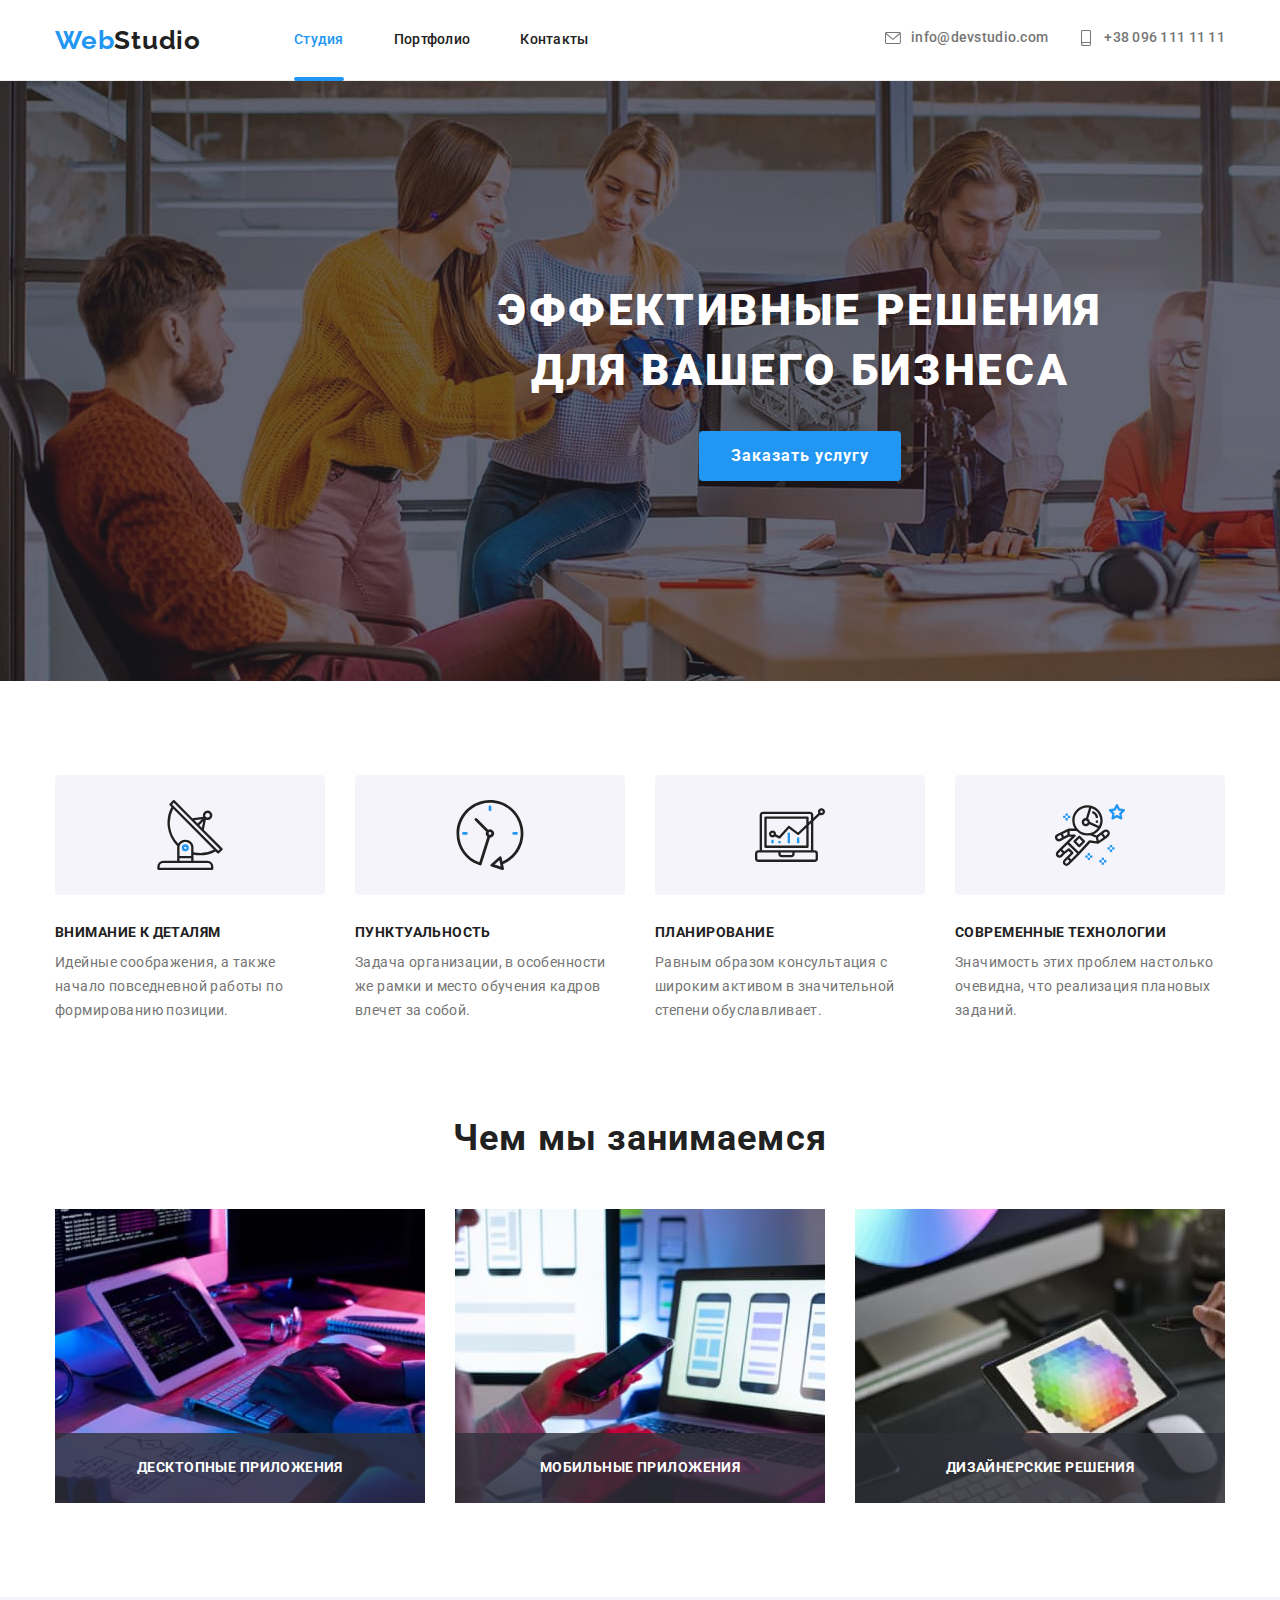
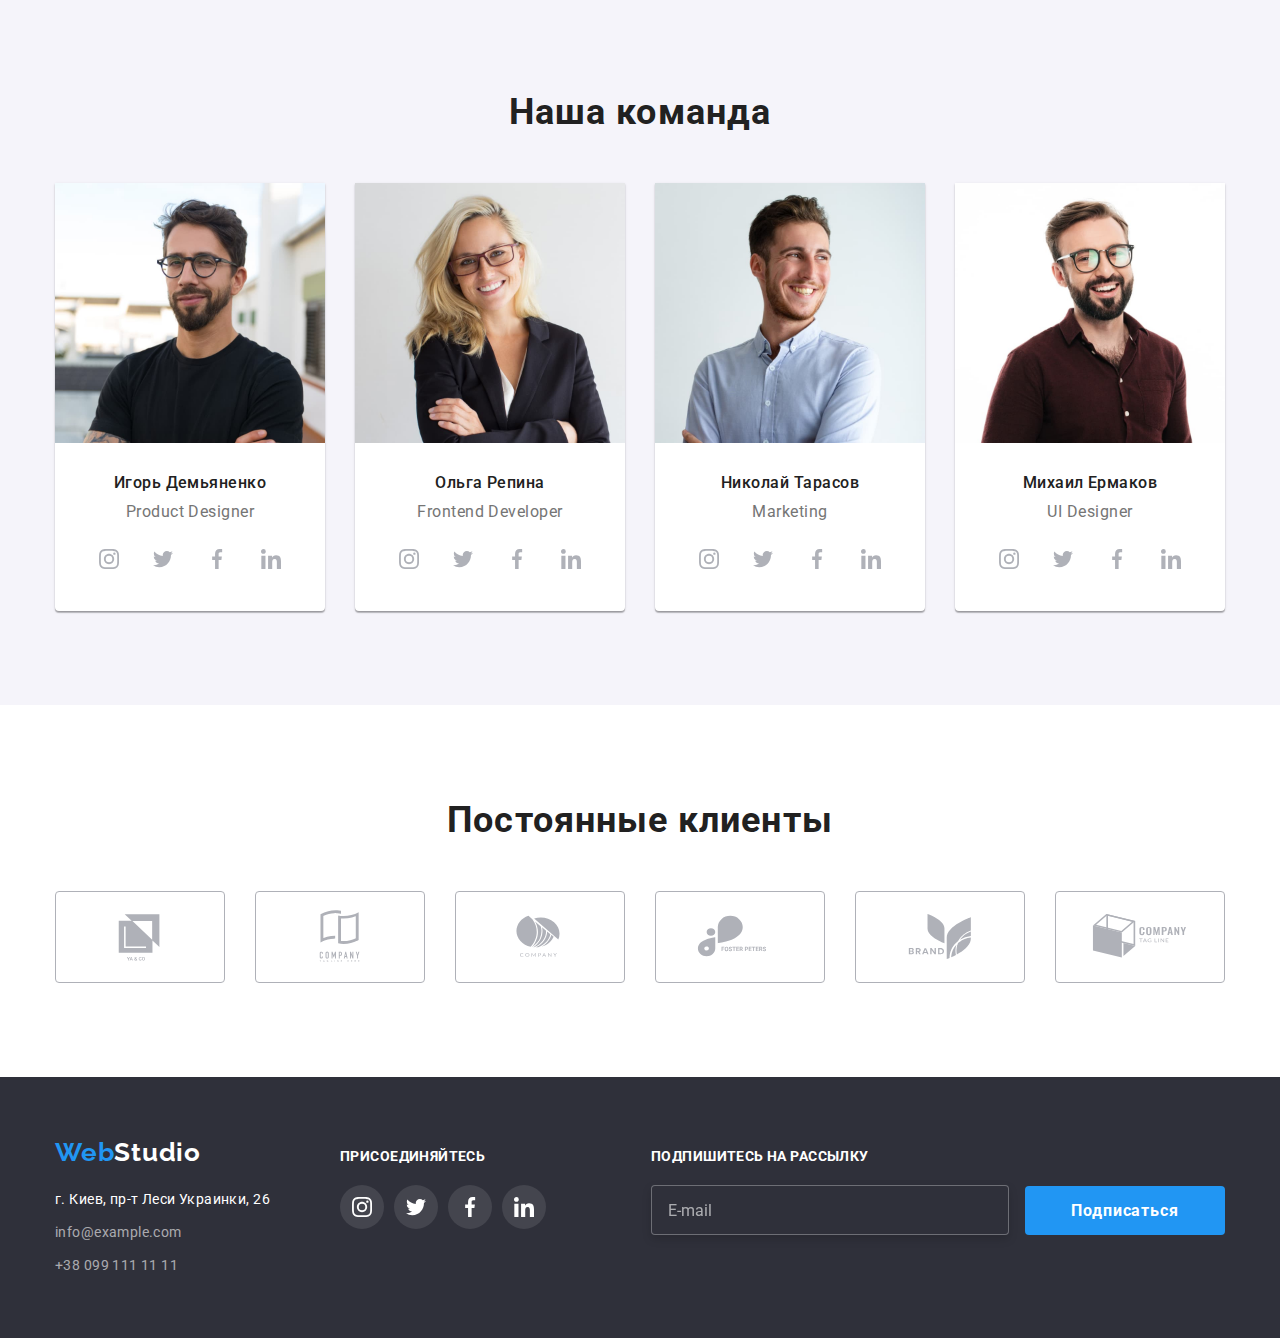
==== index.html @ 68cc7a96 "Initial commit" ====
<!DOCTYPE html>
<html lang="ru">
<head>
    <meta charset="UTF-8">
    <meta http-equiv="X-UA-Compatible" content="IE=edge">
    <meta name="viewport" content="width=device-width, initial-scale=1.0">
    <title>Main</title>
    <link rel="preconnect" href="https://fonts.googleapis.com">
    <link rel="preconnect" href="https://fonts.gstatic.com" crossorigin>
    <link href="https://fonts.googleapis.com/css2?family=Raleway:wght@700&family=Roboto:wght@400;500;700;900&display=swap" rel="stylesheet">
    <link rel="stylesheet" href="https://cdnjs.cloudflare.com/ajax/libs/modern-normalize/1.0.0/modern-normalize.min.css" />
    <link rel="stylesheet" href="./css/styles.css">
</head>

<body>
    
    <!--шапка сайта-->
    <header class="page-header">
        <div class="container flex-container">
        <nav class="nav-box">
            <a href="" class="logo"><span class="accent">Web</span>Studio</a>
            <ul class="site-nav list">
                <li class="item">
                    <a href="./index.html" class="link current">Студия</a>
                </li>
                <li class="item">
                    <a href="./portfolio.html" class="link">Портфолио</a>
                </li>
                <li class="item">
                    <a href="./contacts.html" class="link">Контакты</a>
                </li>
            </ul>
        </nav>
        <ul class="contacts list">
            <li class="contacts-item">
                <a href="mailto:info@devstudio.com" class="email">
                    <svg class="header-icon" width="16px"> 
                        <use href="./images/icons.svg#icon-envelope">
                        </use>
                    </svg>info@devstudio.com
                </a>
            </li>
            <li class="contacts-item">
                <a href="tel:+380961111111" class="tel"> 
                    <svg class="header-icon" width="16px">
                        <use href="./images/icons.svg#icon-smartphone"></use>
                    </svg>+38 096 111 11 11
                </a>
            </li>
        </ul>
        </div>
    </header>

    <!--основной контент-->
    <main>

        <!-- Герой -->
        <section class="hero">
            <div class="container">
                <h1 class="hero-title"> Эффективные решения для вашего бизнеса</h1>
                <button type="button" class="button" data-modal-open>Заказать услугу</button>
            </div>
        </section>

        <!--Особенности-->
        <section class="features">
            <div class="container">
                <h2 class="title visually-hidden">Наши особенности</h2>
                <ul class="features-list list">
                    <li class="item">
                        <div class="thumb">
                            <svg class="feature-icon">
                                <use href="./images/icons.svg#icon-antenna"></use>
                            </svg>
                        </div>
                        <h3 class="feature-title">Внимание к деталям</h3>
                        <p class="feature-text">Идейные соображения, а также начало повседневной работы по формированию позиции.</p>
                    </li>
                    <li class="item">
                        <div class="thumb">
                            <svg class="feature-icon">
                                <use href="./images/icons.svg#icon-clock"></use>
                            </svg>
                        </div>
                        <h3 class="feature-title">Пунктуальность</h3>
                        <p class="feature-text">Задача организации, в особенности же рамки и место обучения кадров влечет за собой.</p>
                    </li>
                    <li class="item">
                        <div class="thumb">
                            <svg class="feature-icon">
                                <use href="./images/icons.svg#icon-diagram"></use>
                            </svg>
                        </div>
                        <h3 class="feature-title">Планирование</h3>
                        <p class="feature-text">Равным образом консультация с широким активом в значительной степени обуславливает.</p>
                    </li>
                    <li class="item">
                        <div class="thumb">
                            <svg class="feature-icon">
                                <use href="./images/icons.svg#icon-astronaut"></use>
                            </svg>
                        </div>
                        <h3 class="feature-title">Современные технологии</h3>
                        <p class="feature-text">Значимость этих проблем настолько очевидна, что реализация плановых заданий.</p>
                    </li>
                </ul>
            </div>
            
        </section>

        <!--Наше занятие-->
        <section class="jobs">
            <div class="container">
                <h2 class="title">Чем мы занимаемся</h2>
                <ul class="jobs-list list">
                    <li class="item">
                        <div class="jobs-thumb">
                            <img width="370" height="294" src="./images/img-1.jpg" alt="Картинка с примером создания кода">
                            <div class="text-area"><p class="jobs-descr footer-links-title">Десктопные приложения</p></div>
                        </div>
                    </li>
                    <li class="item">
                        <div class="jobs-thumb">
                            <img width="370" height="294" src="./images/img-2.jpg" alt="Картинка с примером создания мобильных приложений">
                            <div class="text-area">
                                <p class="jobs-descr footer-links-title">Мобильные приложения</p>
                            </div>
                        </div>
                    </li>
                    <li class="item">
                        <div class="jobs-thumb">
                            <img width="370" height="294" src="./images/img-3.jpg" alt="Картинка с примером оформления сайтов">
                            <div class="text-area">
                                <p class="jobs-descr footer-links-title">Дизайнерские решения</p>
                            </div>
                        </div>
                    </li>
                </ul>
            </div>
        </section>

        <!--Наша команда-->
        <section class="team">
            <div class="container">
                <h2 class="title">Наша команда</h2>
                <ul class="team-list list">
                    <li class="item">
                        <img src="./images/photo-1.jpg" alt="фото Игоря Демьяненко" width="270" height="260" class="team-img">
                        <div class="team-card-content">
                            <h3 class="name">Игорь Демьяненко</h3>
                            <p class="prof">Product Designer</p>
                            <ul class="social-list list">
                                <li class="social-item">
                                    <a href="" class="social-link" aria-label="Instagram"><svg class="social-icon" width="20" height="20" >
                                        <use href="./images/icons.svg#icon-instagram" ></use>
                                        </svg>
                                    </a>
                                </li>
                                <li class="social-item">
                                    <a href="" class="social-link" aria-label="Twitter"><svg class="social-icon" width="20" height="20">
                                        <use href="./images/icons.svg#icon-twitter"></use>
                                        </svg>
                                    </a>
                                </li>
                                <li class="social-item">
                                    <a href="" class="social-link" aria-label="Facebook">
                                        <svg class="social-icon" width="20" height="20">
                                            <use href="./images/icons.svg#icon-facebook"></use>
                                        </svg>
                                    </a>
                                </li>
                                <li class="social-item">
                                    <a href="" class="social-link" aria-label="Linkedin">
                                        <svg class="social-icon" width="20" height="20">
                                            <use href="./images/icons.svg#icon-linkedin"></use>
                                        </svg>
                                    </a>
                                </li>
                            </ul>
                        </div>
                    </li>
                    <li class="item">
                        <img src="./images/photo-2.jpg" alt="фото Ольги Репиной" width="270" height="260" class="team-img">
                        <div class="team-card-content">
                            <h3 class="name">Ольга Репина</h3>
                            <p class="prof">Frontend Developer</p>
                            <ul class="social-list list">
                                <li class="social-item">
                                    <a href="" class="social-link" aria-label="Instagram"><svg class="social-icon" width="20" height="20" >
                                        <use href="./images/icons.svg#icon-instagram" ></use>
                                        </svg>
                                    </a>
                                </li>
                                <li class="social-item">
                                    <a href="" class="social-link" aria-label="Twitter"><svg class="social-icon" width="20" height="20">
                                        <use href="./images/icons.svg#icon-twitter"></use>
                                        </svg>
                                    </a>
                                </li>
                                <li class="social-item">
                                    <a href="" class="social-link" aria-label="Facebook">
                                        <svg class="social-icon" width="20" height="20">
                                            <use href="./images/icons.svg#icon-facebook"></use>
                                        </svg>
                                    </a>
                                </li>
                                <li class="social-item">
                                    <a href="" class="social-link" aria-label="Linkedin">
                                        <svg class="social-icon" width="20" height="20">
                                            <use href="./images/icons.svg#icon-linkedin"></use>
                                        </svg>
                                    </a>
                                </li>
                            </ul>
                        </div>
                    </li>
                    <li class="item">
                        <img src="./images/photo-3.jpg" alt="фото Николая Тарасова" width="270" height="260" class="team-img">
                        <div class="team-card-content">
                            <h3 class="name">Николай Тарасов</h3>
                            <p class="prof">Marketing</p>
                            <ul class="social-list list">
                                <li class="social-item">
                                    <a href="" class="social-link" aria-label="Instagram"><svg class="social-icon" width="20" height="20" >
                                        <use href="./images/icons.svg#icon-instagram" ></use>
                                        </svg>
                                    </a>
                                </li>
                                <li class="social-item">
                                    <a href="" class="social-link" aria-label="Twitter"><svg class="social-icon" width="20" height="20">
                                        <use href="./images/icons.svg#icon-twitter"></use>
                                        </svg>
                                    </a>
                                </li>
                                <li class="social-item">
                                    <a href="" class="social-link" aria-label="Facebook">
                                        <svg class="social-icon" width="20" height="20">
                                            <use href="./images/icons.svg#icon-facebook"></use>
                                        </svg>
                                    </a>
                                </li>
                                <li class="social-item">
                                    <a href="" class="social-link" aria-label="Linkedin">
                                        <svg class="social-icon" width="20" height="20">
                                            <use href="./images/icons.svg#icon-linkedin"></use>
                                        </svg>
                                    </a>
                                </li>
                            </ul>
                        </div>
                    </li>
                    <li class="item">
                        <img src="./images/photo-4.jpg" alt="фото Михаила Ермакова" width="270" height="260" class="team-img">
                        <div class="team-card-content">
                            <h3 class="name">Михаил Ермаков</h3>
                            <p class="prof">UI Designer</p>
                            <ul class="social-list list">
                                <li class="social-item">
                                    <a href="" class="social-link" aria-label="Instagram"><svg class="social-icon" width="20" height="20" >
                                        <use href="./images/icons.svg#icon-instagram" ></use>
                                        </svg>
                                    </a>
                                </li>
                                <li class="social-item">
                                    <a href="" class="social-link" aria-label="Twitter"><svg class="social-icon" width="20" height="20">
                                        <use href="./images/icons.svg#icon-twitter"></use>
                                        </svg>
                                    </a>
                                </li>
                                <li class="social-item">
                                    <a href="" class="social-link" aria-label="Facebook">
                                        <svg class="social-icon" width="20" height="20">
                                            <use href="./images/icons.svg#icon-facebook"></use>
                                        </svg>
                                    </a>
                                </li>
                                <li class="social-item">
                                    <a href="" class="social-link" aria-label="Linkedin">
                                        <svg class="social-icon" width="20" height="20">
                                            <use href="./images/icons.svg#icon-linkedin"></use>
                                        </svg>
                                    </a>
                                </li>
                            </ul>
                        </div>
                    </li>
                </ul>
            </div>
        </section>

        <!-- Клиенты -->
        <section class="clients">
            <div class="container">
            <h2 class="clients-title title">Постоянные клиенты</h2>
            <ul class="clients-list list">
                <li class="clients-item">
                    <a href="" class="clients-link" aria-label="Компания-1" >
                        <svg class="clients-icon" width="106" height="60">
                            <use href="./images/icons.svg#icon-company-1">
                            </use>
                        </svg>
                    </a>
                </li>
                <li class="clients-item">
                    <a href="" class="clients-link" aria-label="Компания-2">
                        <svg class="clients-icon" width="106" height="60">
                            <use href="./images/icons.svg#icon-company-2">
                            </use>
                        </svg>
                    </a>
                </li>
                <li class="clients-item">
                    <a href="" class="clients-link" aria-label="Компания-3">
                        <svg class="clients-icon" width="106" height="60">
                            <use href="./images/icons.svg#icon-company-3">
                            </use>
                        </svg>
                    </a>
                </li>
                <li class="clients-item">
                    <a href="" class="clients-link" aria-label="Компания-4">
                        <svg class="clients-icon" width="106" height="60">
                            <use href="./images/icons.svg#icon-company-4">
                            </use>
                        </svg>
                    </a>
                </li>
                <li class="clients-item">
                    <a href="" class="clients-link" aria-label="Компания-5">
                        <svg class="clients-icon" width="106" height="60"> 
                            <use href="./images/icons.svg#icon-company-5">
                            </use>
                        </svg>
                    </a>
                </li>
                <li class="clients-item">
                    <a href="" class="clients-link" aria-label="Компания-6">
                        <svg class="clients-icon" width="106" height="60">
                            <use href="./images/icons.svg#icon-company-6">
                            </use>
                        </svg>
                    </a>
                </li>
            </ul>
            </div>
            

        </section>
    </main>

    <!--Подвал-->
    <footer class="footer">
        <div class="container">
            <div class="adress-thumb"><a href="./index.html" class="logo"><span class="accent">Web</span>Studio</a>
            <address class="address">
                <span class="footer-text">г. Киев, пр-т Леси Украинки, 26</span>
                <ul class="list">
                    <li class="footer-list">
                        <a href="mailto:info@example.com" class="contacts">info@example.com</a>
                    </li>
                    <li class="footer-list">
                        <a href="tel:+380991111111" class="contacts">+38 099 111 11 11</a>
                    </li>
                </ul>
            </address></div>
            <div class="footer-links">
                <p class="footer-links-title">присоединяйтесь</p>
                <ul class="social-list list">
                    <li class="social-item">
                        <a href="" class="social-link" aria-label="Instagram"><svg class="social-icon" width="20" height="20">
                                <use href="./images/icons.svg#icon-instagram"></use>
                            </svg>
                        </a>
                    </li>
                    <li class="social-item">
                        <a href="" class="social-link" aria-label="Twitter"><svg class="social-icon" width="20" height="20">
                                <use href="./images/icons.svg#icon-twitter"></use>
                            </svg>
                        </a>
                    </li>
                    <li class="social-item">
                        <a href="" class="social-link" aria-label="Facebook">
                            <svg class="social-icon" width="20" height="20">
                                <use href="./images/icons.svg#icon-facebook"></use>
                            </svg>
                        </a>
                    </li>
                    <li class="social-item">
                        <a href="" class="social-link" aria-label="Linkedin">
                            <svg class="social-icon" width="20" height="20">
                                <use href="./images/icons.svg#icon-linkedin"></use>
                            </svg>
                        </a>
                    </li>
                </ul>
            </div>
            <div class="subscription">
                <h2 class="footer-links-title">Подпишитесь на рассылку</h2>
                <form class="footer-form">
                    <input type="email" name="subscription" placeholder="E-mail">
                    <button type="submit" class="button">Подписаться</button>
                </form>
            </div>
        </div>
        
    </footer>

    <!-- модальное окно -->
    <div class="hero-backdrop is-hidden" data-modal>
        <div class="hero-modal">
            <button class="button-close" data-modal-close>
                <svg class="icon-close" width="18px" height="18px">
                    <use href="./images/icons.svg#icon-close"></use>
                </svg>
            </button>
            <form class="order-form js-speaker-form">
                <b class="form-title">Оставьте свои данные, мы вам перезвоним</b>
                <div class="inputarea">
                    <div class="inputarea-item">
                        <label for="name" class="form-label">Имя</label>
                        <input type="text" class="form-input" name="username" id="name" autocomplete="off">
                        <span class="form-thumb">
                            <svg class="form-icon" width="18px" height="18px">
                                <use href="./images/icons.svg#name-icon"></use>
                            </svg>
                        </span>
                    </div>
    
                    <div class="inputarea-item">
                        <label for="tel" class="form-label">Телефон</label>
                        <input type="tel" class="form-input" name="tel" id="tel">
                        <span class="form-thumb">
                            <svg class="form-icon" width="18px" height="18px">
                                <use href="./images/icons.svg#tel-icon"></use>
                            </svg>
                        </span>
                    </div>
    
                    <div class="inputarea-item">
                        <label for="email" class="form-label">Почта</label>
                        <input type="email" class="form-input" name="email" id="email">
                        <span class="form-thumb">
                            <svg class="form-icon" width="18px" height="18px">
                                <use href="./images/icons.svg#email-icon"></use>
                            </svg>
                        </span>
                    </div>
    
                    <div class="inputarea-item">
                        <label for="comment" class="form-label">Комментарий</label>
                        <textarea name="comment" class="form-input" placeholder=" Введите текст" id="comment"
                            rows="10"></textarea>
                    </div>
                </div>
                <div class="agreement-form">
                    <label class="form-label"><input type="checkbox" class="checkbox-input visually-hidden">
                    <span class="form-checkbox">
                        <svg class="checkbox-icon" width="16px" height="15px">
                            <use href="./images/icons.svg#checkbox"/>
                        </svg>
                        <svg class="checkbox-icon active" width="16px" height="15px">
                            <use href="./images/icons.svg#checkbox-active"/>
                        </svg>
                    </span>Соглашаюсь с рассылкой и принимаю <a href="">Условия
                            договора</a></label>
                </div>
                <button type="submit" class="button">Отправить</button>
            </form>
        </div>
    </div>
    <script src="./js/modal.js"></script>
    <script>
        (() => {
            document
                .querySelector('.js-speaker-form')
                .addEventListener('submit', e => {
                    e.preventDefault();

                    new FormData(e.currentTarget).forEach((value, name) =>
                        console.log(`${name}: ${value}`),
                    );

                    e.currentTarget.reset();
                });
        })();
    </script>
</body>
</html>
---- css/styles.css ----
:root {
  /* Text colors */
  --text-color: #757575;
  --title-color: #212121;
  --white-color: #ffffff;
  --white-transparency-06: rgba(255, 255, 255, 0.6);
  --modal-placeholder-color: rgba(117, 117, 117, 0.5);
  --footer-placeholder-color: rgba(255, 255, 255, 0.6);

  /* Button colors */
  --accent-color: #2196f3;
  --hover-color: #188ce8;

  /* Background colors */
  --primary-bkgrnd: #ffffff;
  --secondary-bkgrnd: #f5f4fa;
  --button-bkgrnd: #f5f4fa;
  --hero-bkgrnd: #c4c4c4;
  --icon-bkgrnd: #f5f4fa;
  --footer-icon-bkgrnd: rgba(255, 255, 255, 0.1);
  --card-overlay: rgba(33, 150, 243, 0.9);
  --footer-background-color: rgba(47, 48, 58, 1);

  /* Border colors */
  --header-border: #ececec;
  --portfolio-card-border: #eeeeee;
  --clients-border: #afb1b8;

  /* Timing function */
  --timing-function: cubic-bezier(0.4, 0, 0.2, 1);

  /* Тень */
  --filter-button-shadow: 0px 3px 1px rgba(0, 0, 0, 0.1),
    0px 1px 2px rgba(0, 0, 0, 0.08), 0px 2px 2px rgba(0, 0, 0, 0.12);
  --team-card-shadow: 0px 1px 3px rgba(0, 0, 0, 0.12),
    0px 1px 1px rgba(0, 0, 0, 0.14), 0px 2px 1px rgba(0, 0, 0, 0.2);
  --portfolio-card-shadow: 0px 1px 1px rgba(0, 0, 0, 0.12),
    0px 4px 4px rgba(0, 0, 0, 0.06), 1px 4px 6px rgba(0, 0, 0, 0.16);

  /* icon colors */
  --icon-color: #afb1b8;
  --form-icon-color: rgba(33, 33, 33, 1);
  --checkbox-color: rgba(33, 33, 33, 1);

  /* Overlay color */
  --Hero-overlay: rgba(47, 48, 58, 0.4);

  /* Cards distance */
  --cards-gap: 30px;
}

/* ОБЩИЕ СТИЛИ */
body {
  background-color: var(--primary-bkgrnd);
  color: var(--text-color);
  font-family: roboto, sans-serif;
}

.list {
  list-style: none;
  margin: 0;
  padding: 0;
}

.container {
  margin: 0 auto;
  width: 1200px;
  padding: 0 15px;
}

img {
  display: block;
  max-width: 100%;
}

/* Скрытие заголовков */
.visually-hidden {
  position: absolute;
  width: 1px;
  height: 1px;
  margin: -1px;
  border: 0;
  padding: 0;
  white-space: nowrap;
  clip-path: inset(100%);
  clip: rect(0 0 0 0);
  overflow: hidden;
}

/* ШАПКА САЙТА */

.page-header {
  border-bottom: 1px solid var(--header-border);
}

.flex-container {
  display: flex;
}

.logo {
  display: block;
  margin-right: 93px;
  color: var(--title-color);
  text-decoration: none;
  font-family: Raleway, sans-serif;
  font-weight: 700;
  font-size: 26px;
  line-height: 1.19;
  letter-spacing: 0.03em;
}

.accent {
  color: var(--accent-color);
}

/* Навигация сайта */

.nav-box {
  display: flex;
  align-items: center;
}

.site-nav {
  display: flex;
}

.site-nav > .item:not(:last-child) {
  margin-right: 50px;
}

.site-nav .link {
  display: block;
  padding-top: 32px;
  padding-bottom: 32px;
  color: var(--title-color);
  text-decoration: none;
  font-weight: 500;
  font-size: 14px;
  line-height: 1.14;
  letter-spacing: 0.02em;
  transition: color 250ms var(--timing-function);
}

.site-nav .item {
  position: relative;
}

.site-nav .current.link::after {
  content: '';
  display: block;
  position: absolute;
  bottom: -1px;
  width: 100%;
  height: 4px;
  border-radius: 2px;
  background-color: var(--accent-color);
}

.site-nav .link:hover,
.site-nav .link:focus {
  color: var(--accent-color);
}

.link.current {
  color: var(--accent-color);
}

/* Контакты */

.email {
  color: var(--text-color);
  display: inline-flex;
  align-items: center;
  transition: color 250ms var(--timing-function);
}

.tel {
  color: var(--text-color);
  display: inline-flex;
  align-items: center;
  transition: color 250ms var(--timing-function);
}

.contacts .email,
.contacts .tel {
  text-decoration: none;
  font-weight: 500;
  font-size: 14px;
  line-height: 1.14;
  letter-spacing: 0.02em;
}

.header-icon {
  width: 16px;
  height: 16px;
  margin-right: 10px;
  fill: currentColor;
}

.contacts-item + .contacts-item {
  margin-left: 30px;
}

.page-header .contacts {
  display: flex;
  margin-left: auto;
  align-items: center;
}

.email:hover,
.email:focus {
  color: var(--accent-color);
}

.tel:hover,
.tel:focus {
  color: var(--accent-color);
}

/* ГЕРОЙ */

.hero {
  padding-top: 200px;
  padding-bottom: 200px;
  text-align: center;
  color: var(--white-color);
  width: 1600px;
  height: 600px;
  margin-left: auto;
  margin-right: auto;
  background-image: linear-gradient(var(--Hero-overlay), var(--Hero-overlay)),
    url(../images/bgrnd-img.jpg);
  background-color: var(--hero-bkgrnd);
}

.hero-title {
  margin-top: 0;
  margin-bottom: 30px;
  margin-right: auto;
  margin-left: auto;
  max-width: 696px;
  font-weight: 900;
  font-size: 44px;
  line-height: 1.36;
  letter-spacing: 0.06em;
  text-transform: uppercase;
  text-align: center;
}

/* Кнопка */

.button {
  border: none;
  display: inline-block;
  min-width: 200px;
  border-radius: 4px;
  padding: 10px 32px;
  background-color: var(--accent-color);
  color: var(--white-color);
  transition: background-color 250ms var(--timing-function);

  font-family: Roboto;
  font-weight: 700;
  font-size: 16px;
  line-height: 1.87;
  cursor: pointer;
  align-items: center;
  text-align: center;
  letter-spacing: 0.06em;
}

.button:hover,
button:focus {
  background-color: var(--hover-color);
}

.title {
  margin: 0;
  color: var(--title-color);
  font-weight: 700;
  font-size: 36px;
  line-height: 1.17;
  text-align: center;
  letter-spacing: 0.03em;
}

/* Модальное окно */

.hero-backdrop {
  position: fixed;
  left: 0;
  top: 0;
  width: 100%;
  height: 100%;
  background-color: rgba(0, 0, 0, 0.2);
  opacity: 1;
  transition: opacity 250ms var(--timing-function);
}

.hero-backdrop.is-hidden {
  opacity: 0;
  pointer-events: none;
}

.hero-backdrop.is-hidden .hero-modal {
  transform: translate(-50%, -50%) scale(0.5);
}

.hero-modal {
  position: absolute;
  z-index: 100;
  width: 528px;
  padding-top: 40px;
  padding-bottom: 40px;
  padding-left: 41px;
  padding-right: 39px;
  top: 50%;
  left: 50%;
  transform: translate(-50%, -50%) scale(1);
  background-color: var(--white-color);
  border-radius: 4px;
  transition: transform 250ms var(--timing-function);
  box-shadow: 0px 1px 3px rgba(0, 0, 0, 0.12), 0px 1px 1px rgba(0, 0, 0, 0.14),
    0px 2px 1px rgba(0, 0, 0, 0.2);
}

.button-close {
  position: absolute;
  display: inline-flex;
  top: 8px;
  right: 4px;
  border-radius: 50%;
  width: 30px;
  height: 30px;
  padding: 0;
  border: 1px solid rgba(0, 0, 0, 0.1);
  background-color: var(--white-color);
  color: #000;
  justify-content: center;
  align-items: center;
  transition: background-color 250ms var(--timing-function);
}

.icon-close {
  width: 18px;
  height: 18px;
  fill: currentColor;
  transition: color 250ms var(--timing-function);
}

.button-close:hover,
.button-close:focus {
  color: var(--accent-color);
}

/*формы модального окна  */

.form-title {
  display: block;
  color: var(--title-color);
  margin-bottom: 20px;
  text-align: center;
  Font-style: Bold;
  Font-size: 20px;
  Line-height: 1.15;
  Letter-spacing: 3%;
}

.form-label {
  color: var(--text-color);
  text-align: left;
  font-size: 12px;
  line-height: 1.17;
}

.order-form textarea {
  resize: none;
}

.inputarea {
  width: 448px;
  margin: 0;
  margin-left: auto;
  margin-right: auto;
  padding: 0;
  list-style: none;
  display: flex;
  flex-direction: column;
}

.inputarea-item {
  position: relative;
  display: flex;
  flex-direction: column;
}

.inputarea-item:not(:last-child) {
  margin-bottom: 10px;
}

.inputarea-item:last-child {
  margin-bottom: 20px;
}

.inputarea-item label {
  margin-bottom: 4px;
}

.inputarea-item input {
  border: 1px solid rgba(33, 33, 33, 0.2);
  border-radius: 4px;
  padding: 11px 12px;
  padding-left: 42px;
  transition: border 250ms var(--timing-function);
}

.form-input:focus {
  border: 1px solid #2196f3;
  box-sizing: border-box;
  border-radius: 4px;
  outline: transparent;
}

.form-input:focus ~ .form-thumb{
  color: var(--accent-color);
}

.form-icon {
  position: absolute;
  bottom: 11px;
  left: 12px;
  fill: currentColor;
}

.form-thumb{
  color: var(--form-icon-color);
  transition: color 250ms var(--timing-function);
}

.inputarea-item textarea::placeholder {
  font-size: 14px;
  line-height: 1.14;
  color: var(--modal-placeholder-color);
}

.inputarea-item textarea {
  padding: 12px 16px;
  border: 1px solid rgba(33, 33, 33, 0.2);
  border-radius: 4px;
  height: 138px;
  transition: border 250ms var(--timing-function);
}

/* Форма принятия условий */

.order-form button {
  display: block;
  margin-left: auto;
  margin-right: auto;
}

.agreement-form label {
  font-size: 14px;
  line-height: 1.71;
}

.agreement-form a {
  color: var(--accent-color);
}

.agreement-form {
  position: relative;
  display: flex;
  align-items: center;
  justify-content: center;
  margin-bottom: 30px;
}

/* Чекбокс */

.form-checkbox{
  width: 16px;
  height: 15px;
  }

.checkbox-icon{
position: absolute;
top: 50%;
left: 13px;
transform: translate(0, -50%);
fill: var(--checkbox-color);
transition: background-color 250ms var(--timing-function);
}

.checkbox-input:checked ~ .form-checkbox .checkbox-icon{
background-color: var(--accent-color);
border-radius: 1px;
fill: var(--white-color);
}

.active{
  fill: transparent;
  transition: fill 250ms var(--timing-function);
}

/* ОСОБЕННОСТИ */

.features-list {
  display: flex;
}

.features-list > .item:not(:last-child) {
  margin-right: 30px;
}

.features-list .item {
  flex-basis: 270px;
}

.features {
  padding-top: 94px;
  padding-bottom: 94px;
}

.features-list .feature-title {
  color: var(--title-color);
  font-weight: 700;
  font-size: 14px;
  line-height: 1.14;
  letter-spacing: 0.03em;
  text-transform: uppercase;
}

.features-list .feature-text {
  color: var(--text-color);
  font-size: 14px;
  line-height: 1.71;
  letter-spacing: 0.03em;
}

.feature-title {
  margin: 0 0 10px;
}

.feature-text {
  margin: 0;
}

/* Оформление иконки */

.thumb {
  display: flex;
  justify-content: center;
  align-items: center;
  height: 120px;
  margin-bottom: 30px;
  background-color: var(--icon-bkgrnd);
  border-radius: 4px;
}

.feature-icon {
  width: 70px;
  height: 70px;
}

/* НАШЕ ЗАНЯТИЕ */

.jobs-list {
  display: flex;
}

.jobs-list .item + .item {
  margin-left: 30px;
}

.jobs {
  padding-bottom: 94px;
}

.jobs .title {
  margin-bottom: 50px;
}

.jobs-thumb {
  position: relative;
  z-index: -100;
}

.text-area > .jobs-descr {
  margin: 0;
}

.text-area {
  content: '';
  position: absolute;
  display: inline-flex;
  left: 0;
  bottom: 0;
  width: 100%;
  min-height: 70px;
  align-items: center;
  justify-content: center;
  background-color: rgba(47, 48, 58, 0.8);
}

/* НАША КОМАНДА*/

.team-list {
  display: flex;
  flex-wrap: wrap;
  margin-top: calc(-1 * var(--cards-gap));
  margin-left: calc(-1 * var(--cards-gap));
}

.team-list .item {
  background-color: var(--white-color);
}

.team-list > .item {
  flex-basis: calc(100% / 4 - var(--cards-gap));
  margin-top: var(--cards-gap);
  margin-left: var(--cards-gap);
  box-shadow: var(--team-card-shadow);
  border-radius: 0px 0px 4px 4px;
}

.team-card-content {
  padding-top: 30px;
  padding-bottom: 30px;
  padding-left: 32px;
  padding-right: 32px;
}

.team {
  padding-top: 94px;
  padding-bottom: 94px;
  background-color: var(--secondary-bkgrnd);
}

.team .title {
  margin-bottom: 50px;
}

.team .name {
  text-align: center;
  margin: 0 0 10px;
  color: var(--title-color);
  font-weight: 500;
  font-size: 16px;
  line-height: 1.19;
  letter-spacing: 0.03em;
}

.team .prof {
  text-align: center;
  margin: 0;
  margin-bottom: 16px;
  font-size: 16px;
  line-height: 1.19;
  letter-spacing: 0.03em;
}

/* Ссылки на соц. сети */
.social-list {
  display: flex;
  justify-content: center;
}

.social-item + .social-item {
  margin-left: 10px;
}

.social-link {
  display: inline-flex;
  justify-content: center;
  align-items: center;
  border-radius: 50%;
  width: 44px;
  height: 44px;
  color: var(--icon-color);
  transition: background-color 250ms var(--timing-function),
    color 250ms var(--timing-function);
}

.social-icon {
  fill: currentColor;
  background-size: 50px;
}

.social-link:hover,
.social-link:focus {
  background-color: var(--accent-color);
  color: var(--white-color);
}

/* КЛИЕНТЫ */

.clients {
  padding-top: 94px;
  padding-bottom: 94px;
}

.clients-title {
  margin-bottom: 50px;
}

.clients-list {
  display: flex;
}

.clients-item {
  display: inline-flex;
}

.clients-item + .clients-item {
  margin-left: 30px;
}

.clients-link {
  min-width: 170px;
  min-height: 92px;
  flex-basis: 170px;
  display: inline-flex;
  justify-content: center;
  align-items: center;
  border: 1px solid var(--clients-border);
  color: var(--icon-color);
  border-radius: 4px;
  transition: color 250ms var(--timing-function),
    border 250ms var(--timing-function);
}

.clients-link:hover,
.clients-link:focus {
  border: 1px solid var(--accent-color);
  color: var(--accent-color);
}

.clients-icon {
  fill: currentColor;
}

/* ПОРТФОЛИО */

.works {
  padding-top: 94px;
  padding-bottom: 94px;
}

.works .title {
  display: none;
}

/* Кнопки */

.button-list {
  display: flex;
  justify-content: center;
  margin-bottom: 50px;
}

.button-item + .button-item {
  margin-left: 8px;
}

.filter-btn {
  border-radius: 4px;
  border: none;
  padding: 6px 22px;
  min-width: 73px;
  color: var(--title-color);
  background-color: var(--button-bkgrnd);
  font-family: Roboto;
  font-weight: 500;
  font-size: 16px;
  line-height: 1.62;
  cursor: pointer;
  text-align: center;
  letter-spacing: 0.03em;
  transition: background-color 250ms var(--timing-function),
    color 250ms var(--timing-function), box-shadow 250ms var(--timing-function);
}

.filter-btn:hover,
.filter-btn:focus {
  color: var(--white-color);
  background-color: var(--accent-color);
  box-shadow: var(--filter-button-shadow);
}

/* Сетка */

.works-list {
  display: flex;
  flex-wrap: wrap;
  margin-top: calc(-1 * var(--cards-gap));
  margin-left: calc(-1 * var(--cards-gap));
}

.works-item {
  flex-basis: calc(100% / 3 - 30px);
  margin-left: var(--cards-gap);
  margin-top: var(--cards-gap);
}

.works-list .link {
  text-decoration: none;
  margin: 0;
}

.works-list .works-title {
  margin: 0 0 4px;
  color: var(--title-color);
  font-size: 18px;
  line-height: 2;
  letter-spacing: 0.06em;
}

.works-list .works-type {
  color: var(--text-color);
  font-size: 16px;
  line-height: 1.87;
  letter-spacing: 0.03em;
}

.card-content {
  border: 1px solid var(--portfolio-card-border);
  border-top: none;
  padding-top: 20px;
  padding-bottom: 20px;
  padding-left: 24px;
  padding-right: 24px;
}

.works-type {
  margin: 0;
}

.works-link {
  display: inline-block;
  transition: box-shadow 250ms var(--timing-function);
}

.works-link:hover,
.works-link:focus {
  box-shadow: var(--portfolio-card-shadow);
}

.works-thumb {
  position: relative;
  overflow: hidden;
}

.card-overlay {
  position: absolute;
  top: 0;
  left: 0;
  width: 100%;
  height: 100%;
  transform: translate(0, 100%);
  padding: 63px 24px;
  background-color: var(--card-overlay);
  opacity: 0;
  transition: transform 750ms var(--timing-function),
  opacity 750ms var(--timing-function);
}

.overlay-text {
  color: var(--white-color);
  font-weight: 400;
  font-size: 18px;
  line-height: 1.56;
  letter-spacing: 0.03em;
  margin: 0;
}

.works-link:hover .card-overlay,
.works-link:focus .card-overlay {
  transform: translate(0, 0);
  opacity: 1;
}

/* ФУТЕР */

.footer .logo {
  margin-right: 0;
  margin-bottom: 20px;
  color: var(--white-color);
}

.footer {
  padding-top: 60px;
  padding-bottom: 60px;
}

.address {
  color: var(--white-color);
  font-size: 14px;
  line-height: 1.71;
  letter-spacing: 0.03em;
  font-style: normal;
}

.footer .contacts {
  color: var(--white-transparency-06);
  text-decoration: none;
  font-style: normal;
  font-size: 14px;
  line-height: 1.71;
  letter-spacing: 0.03em;
  transition: color 250ms var(--timing-function);
}

.footer .contacts:hover,
.footer .contacts:focus {
  color: var(--accent-color);
}

.footer {
  background-color: var(--footer-background-color);
}

.footer-text {
  display: block;
  margin-bottom: 9px;
}

.footer-list + .footer-list {
  margin-top: 9px;
}

.footer-links-title {
  display: inline-block;
  margin-top: 0;
  margin-bottom: 20px;
  color: var(--white-color);
  font-weight: 700;
  font-size: 14px;
  line-height: 1.14;
  letter-spacing: 0.03em;
  text-transform: uppercase;
}

.footer-links .social-link {
  background-color: var(--footer-icon-bkgrnd);
}

.footer-links .social-link:hover,
.footer-links .social-link:focus {
  background-color: var(--accent-color);
}

.footer-links {
  margin-left: 70px;
}
.footer > .container {
  display: flex;
  align-items: baseline;
}

.footer-links .social-icon {
  fill: var(--white-color);
}

.footer-form input {
  width: 358px;
  height: 50px;
  background-color: var(--footer-background-color);
  border: 1px solid rgba(255, 255, 255, 0.3);
  outline: none;
  box-sizing: border-box;
  filter: drop-shadow(0px 4px 4px rgba(0, 0, 0, 0.15));
  border-radius: 4px;
  transition: border-color 250ms var(--timing-function);
}

.footer-form input:focus{
  border-color: 1px solid var(--white-color);
}

.subscription {
  margin-left: auto;
}

.subscription input {
  position: relative;
  z-index: 0;
  margin-right: 12px;
  padding: 15px 16px;
  color: var(--white-color);

}

.subscription input::placeholder {
  color: var(--footer-placeholder-color);
  font-family: 'Roboto';
  font-style: normal;
  font-weight: 400;
  font-size: 16px;
  line-height: 1.25;
}
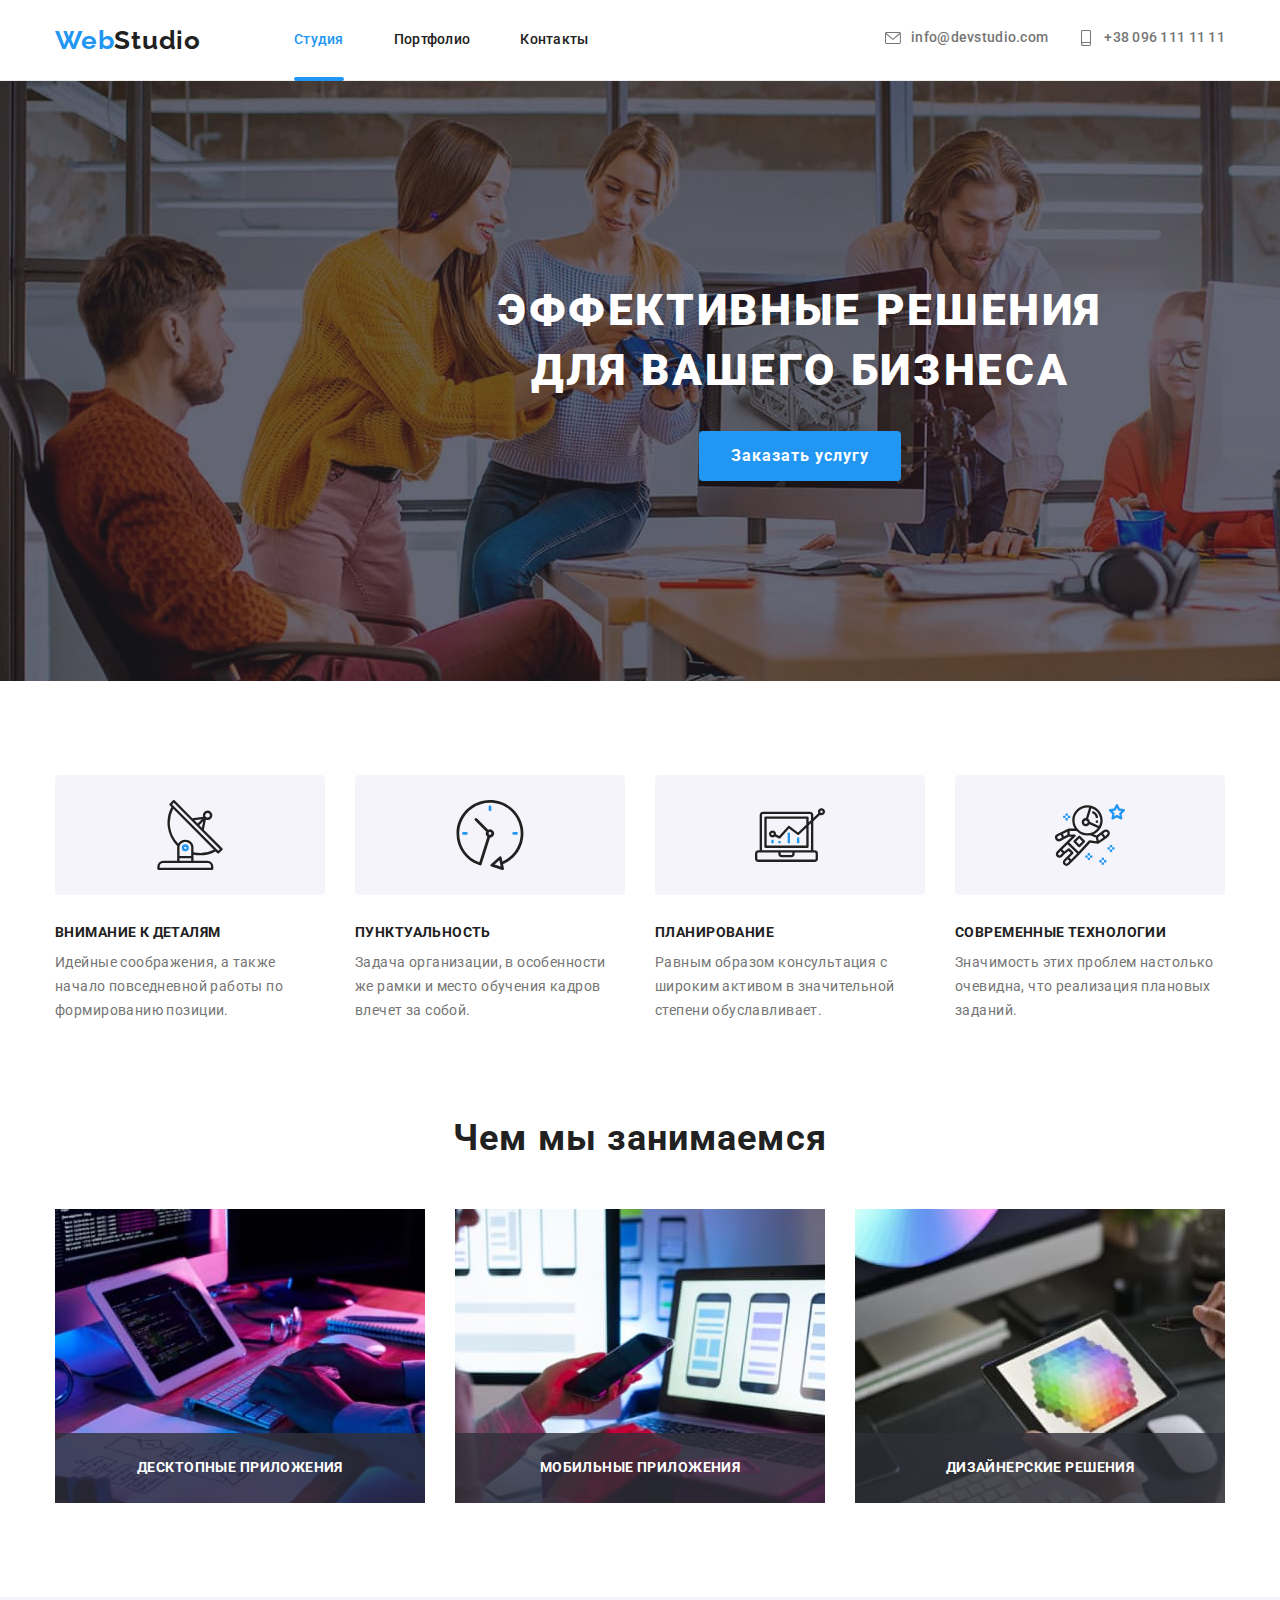
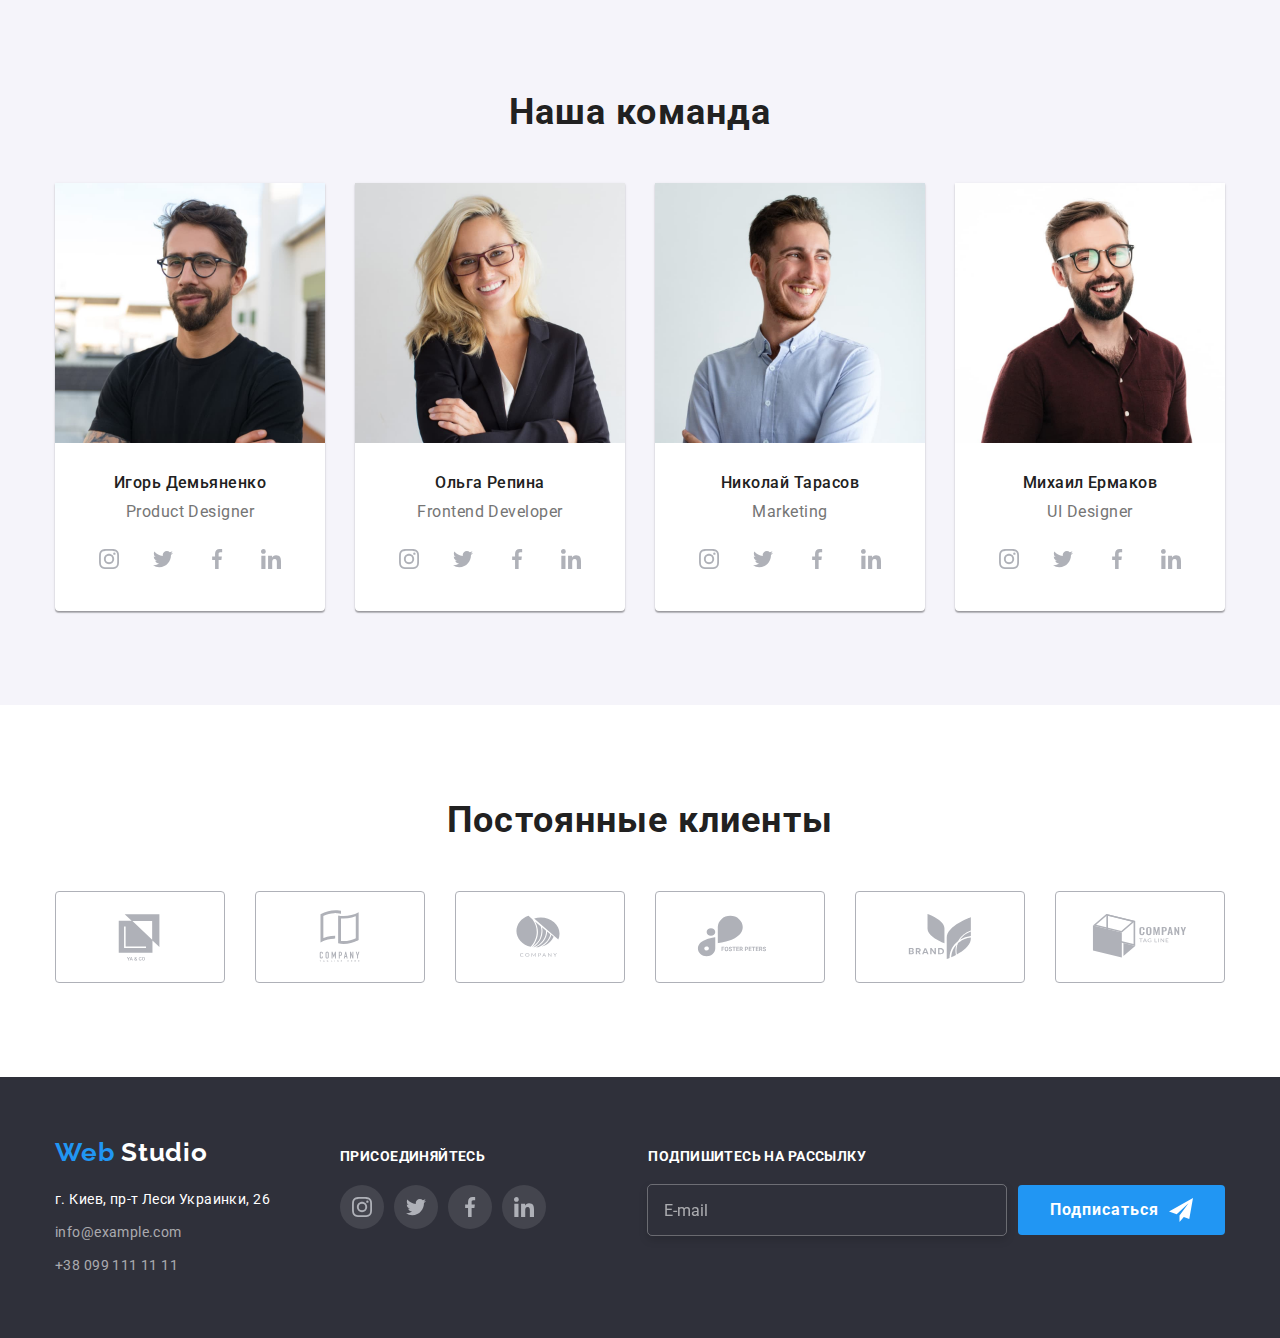
==== commit 13fbc642: "Изменяет стили index.html по БЭМ" ====
--- a/index.html
+++ b/index.html
@@ -17,32 +17,32 @@
     <!--шапка сайта-->
     <header class="page-header">
         <div class="container flex-container">
-        <nav class="nav-box">
-            <a href="" class="logo"><span class="accent">Web</span>Studio</a>
-            <ul class="site-nav list">
-                <li class="item">
-                    <a href="./index.html" class="link current">Студия</a>
-                </li>
-                <li class="item">
-                    <a href="./portfolio.html" class="link">Портфолио</a>
-                </li>
-                <li class="item">
-                    <a href="./contacts.html" class="link">Контакты</a>
+        <nav class="nav">
+            <a href="" class="logo logo--light-theme"><span class="logo__accent">Web</span>Studio</a>
+            <ul class="nav__list list">
+                <li class="nav__item item">
+                    <a href="./index.html" class="nav__link nav__link--current link">Студия</a>
+                </li>
+                <li class="nav__item item">
+                    <a href="./portfolio.html" class="nav__link link">Портфолио</a>
+                </li>
+                <li class="nav__item item">
+                    <a href="./contacts.html" class="nav__link link">Контакты</a>
                 </li>
             </ul>
         </nav>
         <ul class="contacts list">
-            <li class="contacts-item">
-                <a href="mailto:info@devstudio.com" class="email">
-                    <svg class="header-icon" width="16px"> 
+            <li class="contacts__item">
+                <a href="mailto:info@devstudio.com" class="contacts__link link">
+                    <svg class="contacts__icon" width="16px"> 
                         <use href="./images/icons.svg#icon-envelope">
                         </use>
                     </svg>info@devstudio.com
                 </a>
             </li>
-            <li class="contacts-item">
-                <a href="tel:+380961111111" class="tel"> 
-                    <svg class="header-icon" width="16px">
+            <li class="contacts__item">
+                <a href="tel:+380961111111" class="contacts__link"> 
+                    <svg class="contacts__icon" width="16px">
                         <use href="./images/icons.svg#icon-smartphone"></use>
                     </svg>+38 096 111 11 11
                 </a>
@@ -57,81 +57,80 @@
         <!-- Герой -->
         <section class="hero">
             <div class="container">
-                <h1 class="hero-title"> Эффективные решения для вашего бизнеса</h1>
-                <button type="button" class="button" data-modal-open>Заказать услугу</button>
+                <h1 class="hero__title"> Эффективные решения для вашего бизнеса</h1>
+                <button class="button" type="button" data-modal-open>Заказать услугу</button>
             </div>
         </section>
 
         <!--Особенности-->
         <section class="features">
             <div class="container">
-                <h2 class="title visually-hidden">Наши особенности</h2>
-                <ul class="features-list list">
-                    <li class="item">
-                        <div class="thumb">
-                            <svg class="feature-icon">
+                <h2 class="features__title title visually-hidden">Наши особенности</h2>
+                <ul class="features__list list">
+                    <li class="features__item item">
+                        <div class="features__thumb">
+                            <svg class="features__icon">
                                 <use href="./images/icons.svg#icon-antenna"></use>
                             </svg>
                         </div>
-                        <h3 class="feature-title">Внимание к деталям</h3>
-                        <p class="feature-text">Идейные соображения, а также начало повседневной работы по формированию позиции.</p>
-                    </li>
-                    <li class="item">
-                        <div class="thumb">
-                            <svg class="feature-icon">
+                        <h3 class="features__title">Внимание к деталям</h3>
+                        <p class="features__text">Идейные соображения, а также начало повседневной работы по формированию позиции.</p>
+                    </li>
+                    <li class="features__item item">
+                        <div class="features__thumb">
+                            <svg class="features__icon">
                                 <use href="./images/icons.svg#icon-clock"></use>
                             </svg>
                         </div>
-                        <h3 class="feature-title">Пунктуальность</h3>
-                        <p class="feature-text">Задача организации, в особенности же рамки и место обучения кадров влечет за собой.</p>
-                    </li>
-                    <li class="item">
-                        <div class="thumb">
-                            <svg class="feature-icon">
+                        <h3 class="features__title">Пунктуальность</h3>
+                        <p class="features__text">Задача организации, в особенности же рамки и место обучения кадров влечет за собой.</p>
+                    </li>
+                    <li class="features__item item">
+                        <div class="features__thumb">
+                            <svg class="features__icon">
                                 <use href="./images/icons.svg#icon-diagram"></use>
                             </svg>
                         </div>
-                        <h3 class="feature-title">Планирование</h3>
-                        <p class="feature-text">Равным образом консультация с широким активом в значительной степени обуславливает.</p>
-                    </li>
-                    <li class="item">
-                        <div class="thumb">
-                            <svg class="feature-icon">
+                        <h3 class="features__title">Планирование</h3>
+                        <p class="features__text">Равным образом консультация с широким активом в значительной степени обуславливает.</p>
+                    </li>
+                    <li class="features__item item">
+                        <div class="features__thumb">
+                            <svg class="features__icon">
                                 <use href="./images/icons.svg#icon-astronaut"></use>
                             </svg>
                         </div>
-                        <h3 class="feature-title">Современные технологии</h3>
-                        <p class="feature-text">Значимость этих проблем настолько очевидна, что реализация плановых заданий.</p>
+                        <h3 class="features__title">Современные технологии</h3>
+                        <p class="features__text">Значимость этих проблем настолько очевидна, что реализация плановых заданий.</p>
                     </li>
                 </ul>
             </div>
-            
         </section>
 
         <!--Наше занятие-->
         <section class="jobs">
             <div class="container">
-                <h2 class="title">Чем мы занимаемся</h2>
-                <ul class="jobs-list list">
-                    <li class="item">
-                        <div class="jobs-thumb">
+                <h2 class="jobs__title title">Чем мы занимаемся</h2>
+                <ul class="jobs__list list">
+                    <li class="jobs__item">
+                        <div class="jobs__thumb">
                             <img width="370" height="294" src="./images/img-1.jpg" alt="Картинка с примером создания кода">
-                            <div class="text-area"><p class="jobs-descr footer-links-title">Десктопные приложения</p></div>
-                        </div>
-                    </li>
-                    <li class="item">
-                        <div class="jobs-thumb">
+                            <div class="jobs__text-area"><p class="jobs__text">Десктопные приложения</p></div>
+                        </div>
+                    </li>
+                    <li class="jobs__item">
+                        <div class="jobs__thumb">
                             <img width="370" height="294" src="./images/img-2.jpg" alt="Картинка с примером создания мобильных приложений">
-                            <div class="text-area">
-                                <p class="jobs-descr footer-links-title">Мобильные приложения</p>
+                            <div class="jobs__text-area">
+                                <p class="jobs__text">Мобильные приложения</p>
                             </div>
                         </div>
                     </li>
-                    <li class="item">
-                        <div class="jobs-thumb">
+                    <li class="jobs__item">
+                        <div class="jobs__thumb">
                             <img width="370" height="294" src="./images/img-3.jpg" alt="Картинка с примером оформления сайтов">
-                            <div class="text-area">
-                                <p class="jobs-descr footer-links-title">Дизайнерские решения</p>
+                            <div class="jobs__text-area">
+                                <p class="jobs__text">Дизайнерские решения</p>
                             </div>
                         </div>
                     </li>
@@ -142,36 +141,38 @@
         <!--Наша команда-->
         <section class="team">
             <div class="container">
-                <h2 class="title">Наша команда</h2>
-                <ul class="team-list list">
-                    <li class="item">
-                        <img src="./images/photo-1.jpg" alt="фото Игоря Демьяненко" width="270" height="260" class="team-img">
-                        <div class="team-card-content">
-                            <h3 class="name">Игорь Демьяненко</h3>
-                            <p class="prof">Product Designer</p>
-                            <ul class="social-list list">
-                                <li class="social-item">
-                                    <a href="" class="social-link" aria-label="Instagram"><svg class="social-icon" width="20" height="20" >
+                <h2 class="team__title title">Наша команда</h2>
+                <ul class="team__list list">
+                    <li class="team__card item">
+                        <img class="team__image" src="./images/photo-1.jpg" alt="фото Игоря Демьяненко" width="270" height="260">
+                        <div class="team__content">
+                            <h3 class="team__name">Игорь Демьяненко</h3>
+                            <p class="team__prof">Product Designer</p>
+                            <ul class="socials list">
+                                <li class="socials__item">
+                                    <a href="" class="socials__link" aria-label="Instagram">
+                                        <svg class="socials__icon" width="20" height="20" >
                                         <use href="./images/icons.svg#icon-instagram" ></use>
                                         </svg>
                                     </a>
                                 </li>
-                                <li class="social-item">
-                                    <a href="" class="social-link" aria-label="Twitter"><svg class="social-icon" width="20" height="20">
+                                <li class="socials__item">
+                                    <a href="" class="socials__link" aria-label="Twitter">
+                                        <svg class="socials__icon" width="20" height="20">
                                         <use href="./images/icons.svg#icon-twitter"></use>
                                         </svg>
                                     </a>
                                 </li>
-                                <li class="social-item">
-                                    <a href="" class="social-link" aria-label="Facebook">
-                                        <svg class="social-icon" width="20" height="20">
+                                <li class="socials__item">
+                                    <a href="" class="socials__link" aria-label="Facebook">
+                                        <svg class="socials__icon" width="20" height="20">
                                             <use href="./images/icons.svg#icon-facebook"></use>
                                         </svg>
                                     </a>
                                 </li>
-                                <li class="social-item">
-                                    <a href="" class="social-link" aria-label="Linkedin">
-                                        <svg class="social-icon" width="20" height="20">
+                                <li class="socials__item">
+                                    <a href="" class="socials__link" aria-label="Linkedin">
+                                        <svg class="socials__icon" width="20" height="20">
                                             <use href="./images/icons.svg#icon-linkedin"></use>
                                         </svg>
                                     </a>
@@ -179,34 +180,36 @@
                             </ul>
                         </div>
                     </li>
-                    <li class="item">
-                        <img src="./images/photo-2.jpg" alt="фото Ольги Репиной" width="270" height="260" class="team-img">
-                        <div class="team-card-content">
-                            <h3 class="name">Ольга Репина</h3>
-                            <p class="prof">Frontend Developer</p>
-                            <ul class="social-list list">
-                                <li class="social-item">
-                                    <a href="" class="social-link" aria-label="Instagram"><svg class="social-icon" width="20" height="20" >
+                    <li class="team__card item">
+                        <img class="team__image" src="./images/photo-2.jpg" alt="фото Ольги Репиной" width="270" height="260">
+                        <div class="team__content">
+                            <h3 class="team__name">Ольга Репина</h3>
+                            <p class="team__prof">Frontend Developer</p>
+                            <ul class="socials list">
+                                <li class="socials__item">
+                                    <a href="" class="socials__link" aria-label="Instagram">
+                                        <svg class="socials__icon" width="20" height="20" >
                                         <use href="./images/icons.svg#icon-instagram" ></use>
                                         </svg>
                                     </a>
                                 </li>
-                                <li class="social-item">
-                                    <a href="" class="social-link" aria-label="Twitter"><svg class="social-icon" width="20" height="20">
+                                <li class="socials__item">
+                                    <a href="" class="socials__link" aria-label="Twitter">
+                                        <svg class="socials__icon" width="20" height="20">
                                         <use href="./images/icons.svg#icon-twitter"></use>
                                         </svg>
                                     </a>
                                 </li>
-                                <li class="social-item">
-                                    <a href="" class="social-link" aria-label="Facebook">
-                                        <svg class="social-icon" width="20" height="20">
+                                <li class="socials__item">
+                                    <a href="" class="socials__link" aria-label="Facebook">
+                                        <svg class="socials__icon" width="20" height="20">
                                             <use href="./images/icons.svg#icon-facebook"></use>
                                         </svg>
                                     </a>
                                 </li>
-                                <li class="social-item">
-                                    <a href="" class="social-link" aria-label="Linkedin">
-                                        <svg class="social-icon" width="20" height="20">
+                                <li class="socials__item">
+                                    <a href="" class="socials__link" aria-label="Linkedin">
+                                        <svg class="socials__icon" width="20" height="20">
                                             <use href="./images/icons.svg#icon-linkedin"></use>
                                         </svg>
                                     </a>
@@ -214,34 +217,36 @@
                             </ul>
                         </div>
                     </li>
-                    <li class="item">
-                        <img src="./images/photo-3.jpg" alt="фото Николая Тарасова" width="270" height="260" class="team-img">
-                        <div class="team-card-content">
-                            <h3 class="name">Николай Тарасов</h3>
-                            <p class="prof">Marketing</p>
-                            <ul class="social-list list">
-                                <li class="social-item">
-                                    <a href="" class="social-link" aria-label="Instagram"><svg class="social-icon" width="20" height="20" >
+                    <li class="team__card item">
+                        <img class="team__image" src="./images/photo-3.jpg" alt="фото Николая Тарасова" width="270" height="260">
+                        <div class="team__content">
+                            <h3 class="team__name">Николай Тарасов</h3>
+                            <p class="team__prof">Marketing</p>
+                            <ul class="socials list">
+                                <li class="socials__item">
+                                    <a href="" class="socials__link" aria-label="Instagram">
+                                        <svg class="socials__icon" width="20" height="20" >
                                         <use href="./images/icons.svg#icon-instagram" ></use>
                                         </svg>
                                     </a>
                                 </li>
-                                <li class="social-item">
-                                    <a href="" class="social-link" aria-label="Twitter"><svg class="social-icon" width="20" height="20">
+                                <li class="socials__item">
+                                    <a href="" class="socials__link" aria-label="Twitter">
+                                        <svg class="socials__icon" width="20" height="20">
                                         <use href="./images/icons.svg#icon-twitter"></use>
                                         </svg>
                                     </a>
                                 </li>
-                                <li class="social-item">
-                                    <a href="" class="social-link" aria-label="Facebook">
-                                        <svg class="social-icon" width="20" height="20">
+                                <li class="socials__item">
+                                    <a href="" class="socials__link" aria-label="Facebook">
+                                        <svg class="socials__icon" width="20" height="20">
                                             <use href="./images/icons.svg#icon-facebook"></use>
                                         </svg>
                                     </a>
                                 </li>
-                                <li class="social-item">
-                                    <a href="" class="social-link" aria-label="Linkedin">
-                                        <svg class="social-icon" width="20" height="20">
+                                <li class="socials__item">
+                                    <a href="" class="socials__link" aria-label="Linkedin">
+                                        <svg class="socials__icon" width="20" height="20">
                                             <use href="./images/icons.svg#icon-linkedin"></use>
                                         </svg>
                                     </a>
@@ -249,34 +254,36 @@
                             </ul>
                         </div>
                     </li>
-                    <li class="item">
-                        <img src="./images/photo-4.jpg" alt="фото Михаила Ермакова" width="270" height="260" class="team-img">
-                        <div class="team-card-content">
-                            <h3 class="name">Михаил Ермаков</h3>
-                            <p class="prof">UI Designer</p>
-                            <ul class="social-list list">
-                                <li class="social-item">
-                                    <a href="" class="social-link" aria-label="Instagram"><svg class="social-icon" width="20" height="20" >
+                    <li class="team__card item">
+                        <img class="team__image" src="./images/photo-4.jpg" alt="фото Михаила Ермакова" width="270" height="260">
+                        <div class="team__content">
+                            <h3 class="team__name">Михаил Ермаков</h3>
+                            <p class="team__prof">UI Designer</p>
+                            <ul class="socials list">
+                                <li class="socials__item">
+                                    <a href="" class="socials__link" aria-label="Instagram">
+                                        <svg class="socials__icon" width="20" height="20" >
                                         <use href="./images/icons.svg#icon-instagram" ></use>
                                         </svg>
                                     </a>
                                 </li>
-                                <li class="social-item">
-                                    <a href="" class="social-link" aria-label="Twitter"><svg class="social-icon" width="20" height="20">
+                                <li class="socials__item">
+                                    <a href="" class="socials__link" aria-label="Twitter">
+                                        <svg class="socials__icon" width="20" height="20">
                                         <use href="./images/icons.svg#icon-twitter"></use>
                                         </svg>
                                     </a>
                                 </li>
-                                <li class="social-item">
-                                    <a href="" class="social-link" aria-label="Facebook">
-                                        <svg class="social-icon" width="20" height="20">
+                                <li class="socials__item">
+                                    <a href="" class="socials__link" aria-label="Facebook">
+                                        <svg class="socials__icon" width="20" height="20">
                                             <use href="./images/icons.svg#icon-facebook"></use>
                                         </svg>
                                     </a>
                                 </li>
-                                <li class="social-item">
-                                    <a href="" class="social-link" aria-label="Linkedin">
-                                        <svg class="social-icon" width="20" height="20">
+                                <li class="socials__item">
+                                    <a href="" class="socials__link" aria-label="Linkedin">
+                                        <svg class="socials__icon" width="20" height="20">
                                             <use href="./images/icons.svg#icon-linkedin"></use>
                                         </svg>
                                     </a>
@@ -291,51 +298,51 @@
         <!-- Клиенты -->
         <section class="clients">
             <div class="container">
-            <h2 class="clients-title title">Постоянные клиенты</h2>
-            <ul class="clients-list list">
-                <li class="clients-item">
-                    <a href="" class="clients-link" aria-label="Компания-1" >
-                        <svg class="clients-icon" width="106" height="60">
+            <h2 class="clients__title title">Постоянные клиенты</h2>
+            <ul class="clients__list list">
+                <li class="clients__item">
+                    <a href="" class="clients__link" aria-label="Компания-1" >
+                        <svg class="clients__icon" width="106" height="60">
                             <use href="./images/icons.svg#icon-company-1">
                             </use>
                         </svg>
                     </a>
                 </li>
-                <li class="clients-item">
-                    <a href="" class="clients-link" aria-label="Компания-2">
-                        <svg class="clients-icon" width="106" height="60">
+                <li class="clients__item">
+                    <a href="" class="clients__link" aria-label="Компания-2">
+                        <svg class="clients__icon" width="106" height="60">
                             <use href="./images/icons.svg#icon-company-2">
                             </use>
                         </svg>
                     </a>
                 </li>
-                <li class="clients-item">
-                    <a href="" class="clients-link" aria-label="Компания-3">
-                        <svg class="clients-icon" width="106" height="60">
+                <li class="clients__item">
+                    <a href="" class="clients__link" aria-label="Компания-3">
+                        <svg class="clients__icon" width="106" height="60">
                             <use href="./images/icons.svg#icon-company-3">
                             </use>
                         </svg>
                     </a>
                 </li>
-                <li class="clients-item">
-                    <a href="" class="clients-link" aria-label="Компания-4">
-                        <svg class="clients-icon" width="106" height="60">
+                <li class="clients__item">
+                    <a href="" class="clients__link" aria-label="Компания-4">
+                        <svg class="clients__icon" width="106" height="60">
                             <use href="./images/icons.svg#icon-company-4">
                             </use>
                         </svg>
                     </a>
                 </li>
-                <li class="clients-item">
-                    <a href="" class="clients-link" aria-label="Компания-5">
-                        <svg class="clients-icon" width="106" height="60"> 
+                <li class="clients__item">
+                    <a href="" class="clients__link" aria-label="Компания-5">
+                        <svg class="clients__icon" width="106" height="60"> 
                             <use href="./images/icons.svg#icon-company-5">
                             </use>
                         </svg>
                     </a>
                 </li>
-                <li class="clients-item">
-                    <a href="" class="clients-link" aria-label="Компания-6">
-                        <svg class="clients-icon" width="106" height="60">
+                <li class="clients__item">
+                    <a href="" class="clients__link" aria-label="Компания-6">
+                        <svg class="clients__icon" width="106" height="60">
                             <use href="./images/icons.svg#icon-company-6">
                             </use>
                         </svg>
@@ -343,62 +350,69 @@
                 </li>
             </ul>
             </div>
-            
-
         </section>
     </main>
 
     <!--Подвал-->
     <footer class="footer">
-        <div class="container">
-            <div class="adress-thumb"><a href="./index.html" class="logo"><span class="accent">Web</span>Studio</a>
+        <div class="container footer__container">
+            <div class="adress-thumb">
+                <a class="logo logo--dark-theme" href="./index.html">
+                    <span class="logo__accent">Web</span>
+                    Studio
+                </a>
             <address class="address">
-                <span class="footer-text">г. Киев, пр-т Леси Украинки, 26</span>
-                <ul class="list">
-                    <li class="footer-list">
-                        <a href="mailto:info@example.com" class="contacts">info@example.com</a>
-                    </li>
-                    <li class="footer-list">
-                        <a href="tel:+380991111111" class="contacts">+38 099 111 11 11</a>
+                <span class="adress__text">г. Киев, пр-т Леси Украинки, 26</span>
+                <ul class="adress__list list">
+                    <li class="adress__item">
+                        <a class="adress__link" href="mailto:info@example.com" >info@example.com</a>
+                    </li>
+                    <li class="adress__item">
+                        <a class="adress__link" href="tel:+380991111111">+38 099 111 11 11</a>
                     </li>
                 </ul>
-            </address></div>
-            <div class="footer-links">
-                <p class="footer-links-title">присоединяйтесь</p>
-                <ul class="social-list list">
-                    <li class="social-item">
-                        <a href="" class="social-link" aria-label="Instagram"><svg class="social-icon" width="20" height="20">
+            </address>
+            </div>
+            <div class="join-form">
+                <p class="join-form__title">присоединяйтесь</p>
+                <ul class="join-form__socials socials list">
+                    <li class="socials__item">
+                        <a href="" class="socials__link socials__link--dark-theme" aria-label="Instagram"><svg class="socials__icon" width="20" height="20">
                                 <use href="./images/icons.svg#icon-instagram"></use>
                             </svg>
                         </a>
                     </li>
-                    <li class="social-item">
-                        <a href="" class="social-link" aria-label="Twitter"><svg class="social-icon" width="20" height="20">
+                    <li class="socials__item">
+                        <a href="" class="socials__link socials__link--dark-theme" aria-label="Twitter"><svg class="socials__icon" width="20" height="20">
                                 <use href="./images/icons.svg#icon-twitter"></use>
                             </svg>
                         </a>
                     </li>
-                    <li class="social-item">
-                        <a href="" class="social-link" aria-label="Facebook">
-                            <svg class="social-icon" width="20" height="20">
+                    <li class="socials__item">
+                        <a href="" class="socials__link socials__link--dark-theme" aria-label="Facebook">
+                            <svg class="socials__icon" width="20" height="20">
                                 <use href="./images/icons.svg#icon-facebook"></use>
                             </svg>
                         </a>
                     </li>
-                    <li class="social-item">
-                        <a href="" class="social-link" aria-label="Linkedin">
-                            <svg class="social-icon" width="20" height="20">
+                    <li class="socials__item">
+                        <a href="" class="socials__link socials__link--dark-theme" aria-label="Linkedin">
+                            <svg class="socials__icon" width="20" height="20">
                                 <use href="./images/icons.svg#icon-linkedin"></use>
                             </svg>
                         </a>
                     </li>
                 </ul>
             </div>
-            <div class="subscription">
-                <h2 class="footer-links-title">Подпишитесь на рассылку</h2>
-                <form class="footer-form">
-                    <input type="email" name="subscription" placeholder="E-mail">
-                    <button type="submit" class="button">Подписаться</button>
+            <div class="subscription footer__subscription">
+                <h2 class="subscription__title">Подпишитесь на рассылку</h2>
+                <form class="subscription__form">
+                    <input class="subscription__input" type="email" name="subscription" placeholder="E-mail">
+                    <button class="button subscription__button" type="submit">Подписаться
+                        <svg class="button__icon" width="24" height="24">
+                            <use href="./images/icons.svg#icon-send">
+                        </svg>
+                    </button>
                 </form>
             </div>
         </div>
@@ -409,62 +423,63 @@
     <div class="hero-backdrop is-hidden" data-modal>
         <div class="hero-modal">
             <button class="button-close" data-modal-close>
-                <svg class="icon-close" width="18px" height="18px">
+                <svg class="button-close__icon" width="18px" height="18px">
                     <use href="./images/icons.svg#icon-close"></use>
                 </svg>
             </button>
             <form class="order-form js-speaker-form">
-                <b class="form-title">Оставьте свои данные, мы вам перезвоним</b>
+                <b class="order-form__title">Оставьте свои данные, мы вам перезвоним</b>
                 <div class="inputarea">
-                    <div class="inputarea-item">
-                        <label for="name" class="form-label">Имя</label>
-                        <input type="text" class="form-input" name="username" id="name" autocomplete="off">
-                        <span class="form-thumb">
-                            <svg class="form-icon" width="18px" height="18px">
+                    <div class="order-form__item">
+                        <label class="order-form__label" for="name" >Имя</label>
+                        <input class="order-form__input" type="text"  name="username" id="name" autocomplete="off">
+                        <span class="order-form__thumb">
+                            <svg class="order-form__icon" width="18px" height="18px">
                                 <use href="./images/icons.svg#name-icon"></use>
                             </svg>
                         </span>
                     </div>
     
-                    <div class="inputarea-item">
-                        <label for="tel" class="form-label">Телефон</label>
-                        <input type="tel" class="form-input" name="tel" id="tel">
-                        <span class="form-thumb">
-                            <svg class="form-icon" width="18px" height="18px">
+                    <div class="order-form__item">
+                        <label class="order-form__label" for="tel">Телефон</label>
+                        <input  class="order-form__input" type="tel" name="tel" id="tel">
+                        <span class="order-form__thumb">
+                            <svg class="order-form__icon" width="18px" height="18px">
                                 <use href="./images/icons.svg#tel-icon"></use>
                             </svg>
                         </span>
                     </div>
     
-                    <div class="inputarea-item">
-                        <label for="email" class="form-label">Почта</label>
-                        <input type="email" class="form-input" name="email" id="email">
-                        <span class="form-thumb">
-                            <svg class="form-icon" width="18px" height="18px">
+                    <div class="order-form__item">
+                        <label class="order-form__label" for="email">Почта</label>
+                        <input class="order-form__input" type="email"  name="email" id="email">
+                        <span class="order-form__thumb">
+                            <svg class="order-form__icon" width="18px" height="18px">
                                 <use href="./images/icons.svg#email-icon"></use>
                             </svg>
                         </span>
                     </div>
     
-                    <div class="inputarea-item">
-                        <label for="comment" class="form-label">Комментарий</label>
-                        <textarea name="comment" class="form-input" placeholder=" Введите текст" id="comment"
+                    <div class="order-form__item">
+                        <label class="order-form__label" for="comment">Комментарий</label>
+                        <textarea class="order-form__textarea" name="comment"  placeholder=" Введите текст" id="comment"
                             rows="10"></textarea>
                     </div>
                 </div>
                 <div class="agreement-form">
-                    <label class="form-label"><input type="checkbox" class="checkbox-input visually-hidden">
-                    <span class="form-checkbox">
-                        <svg class="checkbox-icon" width="16px" height="15px">
+                    <label class="agreement-form__label">
+                        <input class="agreement-form__checkbox visually-hidden"type="checkbox" >
+                    <span class="checkbox">
+                        <svg class="checkbox__icon" width="16px" height="15px">
                             <use href="./images/icons.svg#checkbox"/>
                         </svg>
-                        <svg class="checkbox-icon active" width="16px" height="15px">
+                        <svg class="checkbox__icon checkbox__icon--active" width="16px" height="15px">
                             <use href="./images/icons.svg#checkbox-active"/>
                         </svg>
-                    </span>Соглашаюсь с рассылкой и принимаю <a href="">Условия
+                    </span>Соглашаюсь с рассылкой и принимаю <a class="agreement-form__link" href="">Условия
                             договора</a></label>
                 </div>
-                <button type="submit" class="button">Отправить</button>
+                <button class="button agreement-form__button" type="submit">Отправить</button>
             </form>
         </div>
     </div>
--- a/css/styles.css
+++ b/css/styles.css
@@ -39,7 +39,7 @@
 
   /* icon colors */
   --icon-color: #afb1b8;
-  --form-icon-color: rgba(33, 33, 33, 1);
+  --order-form__icon-color: rgba(33, 33, 33, 1);
   --checkbox-color: rgba(33, 33, 33, 1);
 
   /* Overlay color */
@@ -66,6 +66,16 @@
   margin: 0 auto;
   width: 1200px;
   padding: 0 15px;
+}
+
+.title {
+  margin: 0;
+  color: var(--title-color);
+  font-weight: 700;
+  font-size: 36px;
+  line-height: 1.17;
+  text-align: center;
+  letter-spacing: 0.03em;
 }
 
 img {
@@ -99,8 +109,6 @@
 
 .logo {
   display: block;
-  margin-right: 93px;
-  color: var(--title-color);
   text-decoration: none;
   font-family: Raleway, sans-serif;
   font-weight: 700;
@@ -109,26 +117,46 @@
   letter-spacing: 0.03em;
 }
 
-.accent {
+.logo--light-theme {
+  margin-right: 93px;
+  color: var(--title-color);
+}
+
+.logo--dark-theme {
+  margin-right: 0;
+  margin-bottom: 20px;
+  color: var(--white-color);
+}
+
+.logo__accent {
   color: var(--accent-color);
 }
 
 /* Навигация сайта */
 
-.nav-box {
-  display: flex;
-  align-items: center;
-}
-
-.site-nav {
-  display: flex;
-}
-
-.site-nav > .item:not(:last-child) {
+.nav {
+  display: flex;
+  align-items: center;
+}
+
+.nav__list {
+  display: flex;
+}
+
+.nav__list .link:hover,
+.nav__list .link:focus {
+  color: var(--accent-color);
+}
+
+.nav__item {
+  position: relative;
+}
+
+.nav__item:not(:last-child) {
   margin-right: 50px;
 }
 
-.site-nav .link {
+.nav__link {
   display: block;
   padding-top: 32px;
   padding-bottom: 32px;
@@ -141,11 +169,11 @@
   transition: color 250ms var(--timing-function);
 }
 
-.site-nav .item {
-  position: relative;
-}
-
-.site-nav .current.link::after {
+.nav__link--current {
+  color: var(--accent-color);
+}
+
+.nav__link--current::after {
   content: '';
   display: block;
   position: absolute;
@@ -156,33 +184,23 @@
   background-color: var(--accent-color);
 }
 
-.site-nav .link:hover,
-.site-nav .link:focus {
-  color: var(--accent-color);
-}
-
-.link.current {
-  color: var(--accent-color);
-}
-
 /* Контакты */
 
-.email {
+.contacts {
+  display: flex;
+  margin-left: auto;
+  align-items: center;
+}
+
+.contacts__item:last-child {
+  margin-left: 30px;
+}
+
+.contacts__link {
   color: var(--text-color);
   display: inline-flex;
   align-items: center;
   transition: color 250ms var(--timing-function);
-}
-
-.tel {
-  color: var(--text-color);
-  display: inline-flex;
-  align-items: center;
-  transition: color 250ms var(--timing-function);
-}
-
-.contacts .email,
-.contacts .tel {
   text-decoration: none;
   font-weight: 500;
   font-size: 14px;
@@ -190,31 +208,16 @@
   letter-spacing: 0.02em;
 }
 
-.header-icon {
+.contacts__link:hover,
+.contacts__link:focus {
+  color: var(--accent-color);
+}
+
+.contacts__icon {
   width: 16px;
   height: 16px;
   margin-right: 10px;
   fill: currentColor;
-}
-
-.contacts-item + .contacts-item {
-  margin-left: 30px;
-}
-
-.page-header .contacts {
-  display: flex;
-  margin-left: auto;
-  align-items: center;
-}
-
-.email:hover,
-.email:focus {
-  color: var(--accent-color);
-}
-
-.tel:hover,
-.tel:focus {
-  color: var(--accent-color);
 }
 
 /* ГЕРОЙ */
@@ -233,7 +236,7 @@
   background-color: var(--hero-bkgrnd);
 }
 
-.hero-title {
+.hero__title {
   margin-top: 0;
   margin-bottom: 30px;
   margin-right: auto;
@@ -270,18 +273,18 @@
 }
 
 .button:hover,
-button:focus {
+.button:focus {
   background-color: var(--hover-color);
 }
 
-.title {
-  margin: 0;
-  color: var(--title-color);
-  font-weight: 700;
-  font-size: 36px;
-  line-height: 1.17;
-  text-align: center;
-  letter-spacing: 0.03em;
+.subscription__button{
+  display: flex;
+  align-items: center;
+  justify-content: center;
+}
+
+.button__icon{
+  margin-left: 10px;
 }
 
 /* Модальное окно */
@@ -341,7 +344,7 @@
   transition: background-color 250ms var(--timing-function);
 }
 
-.icon-close {
+.button-close__icon {
   width: 18px;
   height: 18px;
   fill: currentColor;
@@ -355,7 +358,7 @@
 
 /*формы модального окна  */
 
-.form-title {
+.order-form__title {
   display: block;
   color: var(--title-color);
   margin-bottom: 20px;
@@ -366,15 +369,12 @@
   Letter-spacing: 3%;
 }
 
-.form-label {
+.order-form__label {
   color: var(--text-color);
   text-align: left;
+  margin-bottom: 4px;
   font-size: 12px;
   line-height: 1.17;
-}
-
-.order-form textarea {
-  resize: none;
 }
 
 .inputarea {
@@ -388,25 +388,21 @@
   flex-direction: column;
 }
 
-.inputarea-item {
+.order-form__item {
   position: relative;
   display: flex;
   flex-direction: column;
 }
 
-.inputarea-item:not(:last-child) {
+.order-form__item:not(:last-child) {
   margin-bottom: 10px;
 }
 
-.inputarea-item:last-child {
+.order-form__item:last-child {
   margin-bottom: 20px;
 }
 
-.inputarea-item label {
-  margin-bottom: 4px;
-}
-
-.inputarea-item input {
+.order-form__input {
   border: 1px solid rgba(33, 33, 33, 0.2);
   border-radius: 4px;
   padding: 11px 12px;
@@ -414,57 +410,58 @@
   transition: border 250ms var(--timing-function);
 }
 
-.form-input:focus {
+.order-form__input:focus {
   border: 1px solid #2196f3;
   box-sizing: border-box;
   border-radius: 4px;
   outline: transparent;
 }
 
-.form-input:focus ~ .form-thumb{
+.order-form__input:focus ~ .order-form__thumb{
   color: var(--accent-color);
 }
 
-.form-icon {
+.order-form__icon {
   position: absolute;
   bottom: 11px;
   left: 12px;
   fill: currentColor;
 }
 
-.form-thumb{
-  color: var(--form-icon-color);
+.order-form__thumb{
+  color: var(--order-form__icon-color);
   transition: color 250ms var(--timing-function);
 }
 
-.inputarea-item textarea::placeholder {
+.order-form__textarea::placeholder {
   font-size: 14px;
   line-height: 1.14;
   color: var(--modal-placeholder-color);
 }
 
-.inputarea-item textarea {
+.order-form__textarea {
   padding: 12px 16px;
   border: 1px solid rgba(33, 33, 33, 0.2);
   border-radius: 4px;
   height: 138px;
+  resize: none;
   transition: border 250ms var(--timing-function);
 }
 
 /* Форма принятия условий */
 
-.order-form button {
+.agreement-form__button {
   display: block;
   margin-left: auto;
   margin-right: auto;
 }
 
-.agreement-form label {
+.agreement-form__label {
   font-size: 14px;
   line-height: 1.71;
 }
 
-.agreement-form a {
+.agreement-form__link {
   color: var(--accent-color);
 }
 
@@ -478,12 +475,12 @@
 
 /* Чекбокс */
 
-.form-checkbox{
+.checkbox{
   width: 16px;
   height: 15px;
   }
 
-.checkbox-icon{
+.checkbox__icon{
 position: absolute;
 top: 50%;
 left: 13px;
@@ -492,37 +489,38 @@
 transition: background-color 250ms var(--timing-function);
 }
 
-.checkbox-input:checked ~ .form-checkbox .checkbox-icon{
+.agreement-form__checkbox:checked ~ .checkbox .checkbox__icon {
 background-color: var(--accent-color);
 border-radius: 1px;
 fill: var(--white-color);
 }
 
-.active{
+.checkbox__icon--active{
   fill: transparent;
   transition: fill 250ms var(--timing-function);
 }
 
 /* ОСОБЕННОСТИ */
-
-.features-list {
-  display: flex;
-}
-
-.features-list > .item:not(:last-child) {
-  margin-right: 30px;
-}
-
-.features-list .item {
-  flex-basis: 270px;
-}
 
 .features {
   padding-top: 94px;
   padding-bottom: 94px;
 }
 
-.features-list .feature-title {
+.features__list {
+  display: flex;
+}
+
+.features__item:not(:last-child) {
+  margin-right: 30px;
+}
+
+.features__item {
+  flex-basis: 270px;
+}
+
+.features__title {
+  margin: 0 0 10px;
   color: var(--title-color);
   font-weight: 700;
   font-size: 14px;
@@ -531,24 +529,24 @@
   text-transform: uppercase;
 }
 
-.features-list .feature-text {
+.features__text {
   color: var(--text-color);
   font-size: 14px;
   line-height: 1.71;
   letter-spacing: 0.03em;
 }
 
-.feature-title {
+.features__title {
   margin: 0 0 10px;
 }
 
-.feature-text {
+.features__text {
   margin: 0;
 }
 
 /* Оформление иконки */
 
-.thumb {
+.features__thumb {
   display: flex;
   justify-content: center;
   align-items: center;
@@ -558,40 +556,35 @@
   border-radius: 4px;
 }
 
-.feature-icon {
+.features__icon {
   width: 70px;
   height: 70px;
 }
 
 /* НАШЕ ЗАНЯТИЕ */
 
-.jobs-list {
-  display: flex;
-}
-
-.jobs-list .item + .item {
-  margin-left: 30px;
-}
-
 .jobs {
   padding-bottom: 94px;
 }
 
-.jobs .title {
+.jobs__title {
   margin-bottom: 50px;
 }
 
-.jobs-thumb {
+.jobs__list {
+  display: flex;
+}
+
+.jobs__thumb {
   position: relative;
   z-index: -100;
 }
 
-.text-area > .jobs-descr {
-  margin: 0;
-}
-
-.text-area {
-  content: '';
+.jobs__item:not(:first-child ) {
+  margin-left: 30px;
+}
+
+.jobs__text-area {
   position: absolute;
   display: inline-flex;
   left: 0;
@@ -603,20 +596,37 @@
   background-color: rgba(47, 48, 58, 0.8);
 }
 
+.jobs__text{
+display: inline-block;
+color: var(--white-color);
+font-weight: 700;
+font-size: 14px;
+line-height: 1.14;
+letter-spacing: 0.03em;
+text-transform: uppercase;
+}
+
 /* НАША КОМАНДА*/
 
-.team-list {
+.team {
+  padding-top: 94px;
+  padding-bottom: 94px;
+  background-color: var(--secondary-bkgrnd);
+}
+
+.team__title {
+  margin-bottom: 50px;
+}
+
+.team__list {
   display: flex;
   flex-wrap: wrap;
   margin-top: calc(-1 * var(--cards-gap));
   margin-left: calc(-1 * var(--cards-gap));
 }
 
-.team-list .item {
+.team__card {
   background-color: var(--white-color);
-}
-
-.team-list > .item {
   flex-basis: calc(100% / 4 - var(--cards-gap));
   margin-top: var(--cards-gap);
   margin-left: var(--cards-gap);
@@ -624,24 +634,14 @@
   border-radius: 0px 0px 4px 4px;
 }
 
-.team-card-content {
+.team__content {
   padding-top: 30px;
   padding-bottom: 30px;
   padding-left: 32px;
   padding-right: 32px;
 }
 
-.team {
-  padding-top: 94px;
-  padding-bottom: 94px;
-  background-color: var(--secondary-bkgrnd);
-}
-
-.team .title {
-  margin-bottom: 50px;
-}
-
-.team .name {
+.team__name {
   text-align: center;
   margin: 0 0 10px;
   color: var(--title-color);
@@ -651,7 +651,7 @@
   letter-spacing: 0.03em;
 }
 
-.team .prof {
+.team__prof {
   text-align: center;
   margin: 0;
   margin-bottom: 16px;
@@ -661,16 +661,17 @@
 }
 
 /* Ссылки на соц. сети */
-.social-list {
+
+.socials {
   display: flex;
   justify-content: center;
 }
 
-.social-item + .social-item {
+.socials__item:not(:first-child) {
   margin-left: 10px;
 }
 
-.social-link {
+.socials__link {
   display: inline-flex;
   justify-content: center;
   align-items: center;
@@ -682,13 +683,13 @@
     color 250ms var(--timing-function);
 }
 
-.social-icon {
+.socials__icon {
   fill: currentColor;
   background-size: 50px;
 }
 
-.social-link:hover,
-.social-link:focus {
+.socials__link:hover,
+.socials__link:focus {
   background-color: var(--accent-color);
   color: var(--white-color);
 }
@@ -700,23 +701,23 @@
   padding-bottom: 94px;
 }
 
-.clients-title {
+.clients__title {
   margin-bottom: 50px;
 }
 
-.clients-list {
-  display: flex;
-}
-
-.clients-item {
+.clients__list {
+  display: flex;
+}
+
+.clients__item {
   display: inline-flex;
 }
 
-.clients-item + .clients-item {
+.clients__item:not(:first-child) {
   margin-left: 30px;
 }
 
-.clients-link {
+.clients__link {
   min-width: 170px;
   min-height: 92px;
   flex-basis: 170px;
@@ -730,13 +731,13 @@
     border 250ms var(--timing-function);
 }
 
-.clients-link:hover,
-.clients-link:focus {
+.clients__link:hover,
+.clients__link:focus {
   border: 1px solid var(--accent-color);
   color: var(--accent-color);
 }
 
-.clients-icon {
+.clients__icon {
   fill: currentColor;
 }
 
@@ -745,10 +746,6 @@
 .works {
   padding-top: 94px;
   padding-bottom: 94px;
-}
-
-.works .title {
-  display: none;
 }
 
 /* Кнопки */
@@ -882,15 +879,10 @@
 
 /* ФУТЕР */
 
-.footer .logo {
-  margin-right: 0;
-  margin-bottom: 20px;
-  color: var(--white-color);
-}
-
 .footer {
   padding-top: 60px;
   padding-bottom: 60px;
+  background-color: var(--footer-background-color);
 }
 
 .address {
@@ -901,7 +893,7 @@
   font-style: normal;
 }
 
-.footer .contacts {
+.adress__link {
   color: var(--white-transparency-06);
   text-decoration: none;
   font-style: normal;
@@ -911,25 +903,25 @@
   transition: color 250ms var(--timing-function);
 }
 
-.footer .contacts:hover,
-.footer .contacts:focus {
+.adress__link:hover,
+.adress__link:focus {
   color: var(--accent-color);
 }
 
-.footer {
-  background-color: var(--footer-background-color);
-}
-
-.footer-text {
+.adress__text {
   display: block;
   margin-bottom: 9px;
 }
 
-.footer-list + .footer-list {
+.adress__item:not(:first-child) {
   margin-top: 9px;
 }
 
-.footer-links-title {
+.join-form {
+  margin-left: 70px;
+}
+
+.join-form__title {
   display: inline-block;
   margin-top: 0;
   margin-bottom: 20px;
@@ -941,57 +933,57 @@
   text-transform: uppercase;
 }
 
-.footer-links .social-link {
+.socials__link--dark-theme {
   background-color: var(--footer-icon-bkgrnd);
 }
 
-.footer-links .social-link:hover,
-.footer-links .social-link:focus {
-  background-color: var(--accent-color);
-}
-
-.footer-links {
-  margin-left: 70px;
-}
-.footer > .container {
+.footer__container{
   display: flex;
   align-items: baseline;
 }
 
-.footer-links .social-icon {
-  fill: var(--white-color);
-}
-
-.footer-form input {
+.subscription {
+  margin-left: auto;
+}
+
+.subscription__title {
+  display: inline-block;
+  margin-top: 0;
+  margin-bottom: 20px;
+  color: var(--white-color);
+  font-weight: 700;
+  font-size: 14px;
+  line-height: 1.14;
+  letter-spacing: 0.03em;
+  text-transform: uppercase;
+}
+
+.subscription__form {
+  display: flex;
+  position: relative;
+  color: var(--white-color);
+}
+
+.subscription__input {
   width: 358px;
   height: 50px;
+  padding: 15px 16px;
+  margin-right: 12px;
+  color: var(--white-color);
   background-color: var(--footer-background-color);
-  border: 1px solid rgba(255, 255, 255, 0.3);
-  outline: none;
+  outline: 1px solid rgba(255, 255, 255, 0.3);
+  border: none;
   box-sizing: border-box;
   filter: drop-shadow(0px 4px 4px rgba(0, 0, 0, 0.15));
   border-radius: 4px;
-  transition: border-color 250ms var(--timing-function);
-}
-
-.footer-form input:focus{
-  border-color: 1px solid var(--white-color);
-}
-
-.subscription {
-  margin-left: auto;
-}
-
-.subscription input {
-  position: relative;
-  z-index: 0;
-  margin-right: 12px;
-  padding: 15px 16px;
-  color: var(--white-color);
-
-}
-
-.subscription input::placeholder {
+  transition: outline 750ms var(--timing-function);
+}
+
+.subscription__input:focus{
+  outline: 1px solid var(--white-color);
+}
+
+.subscription__input::placeholder {
   color: var(--footer-placeholder-color);
   font-family: 'Roboto';
   font-style: normal;
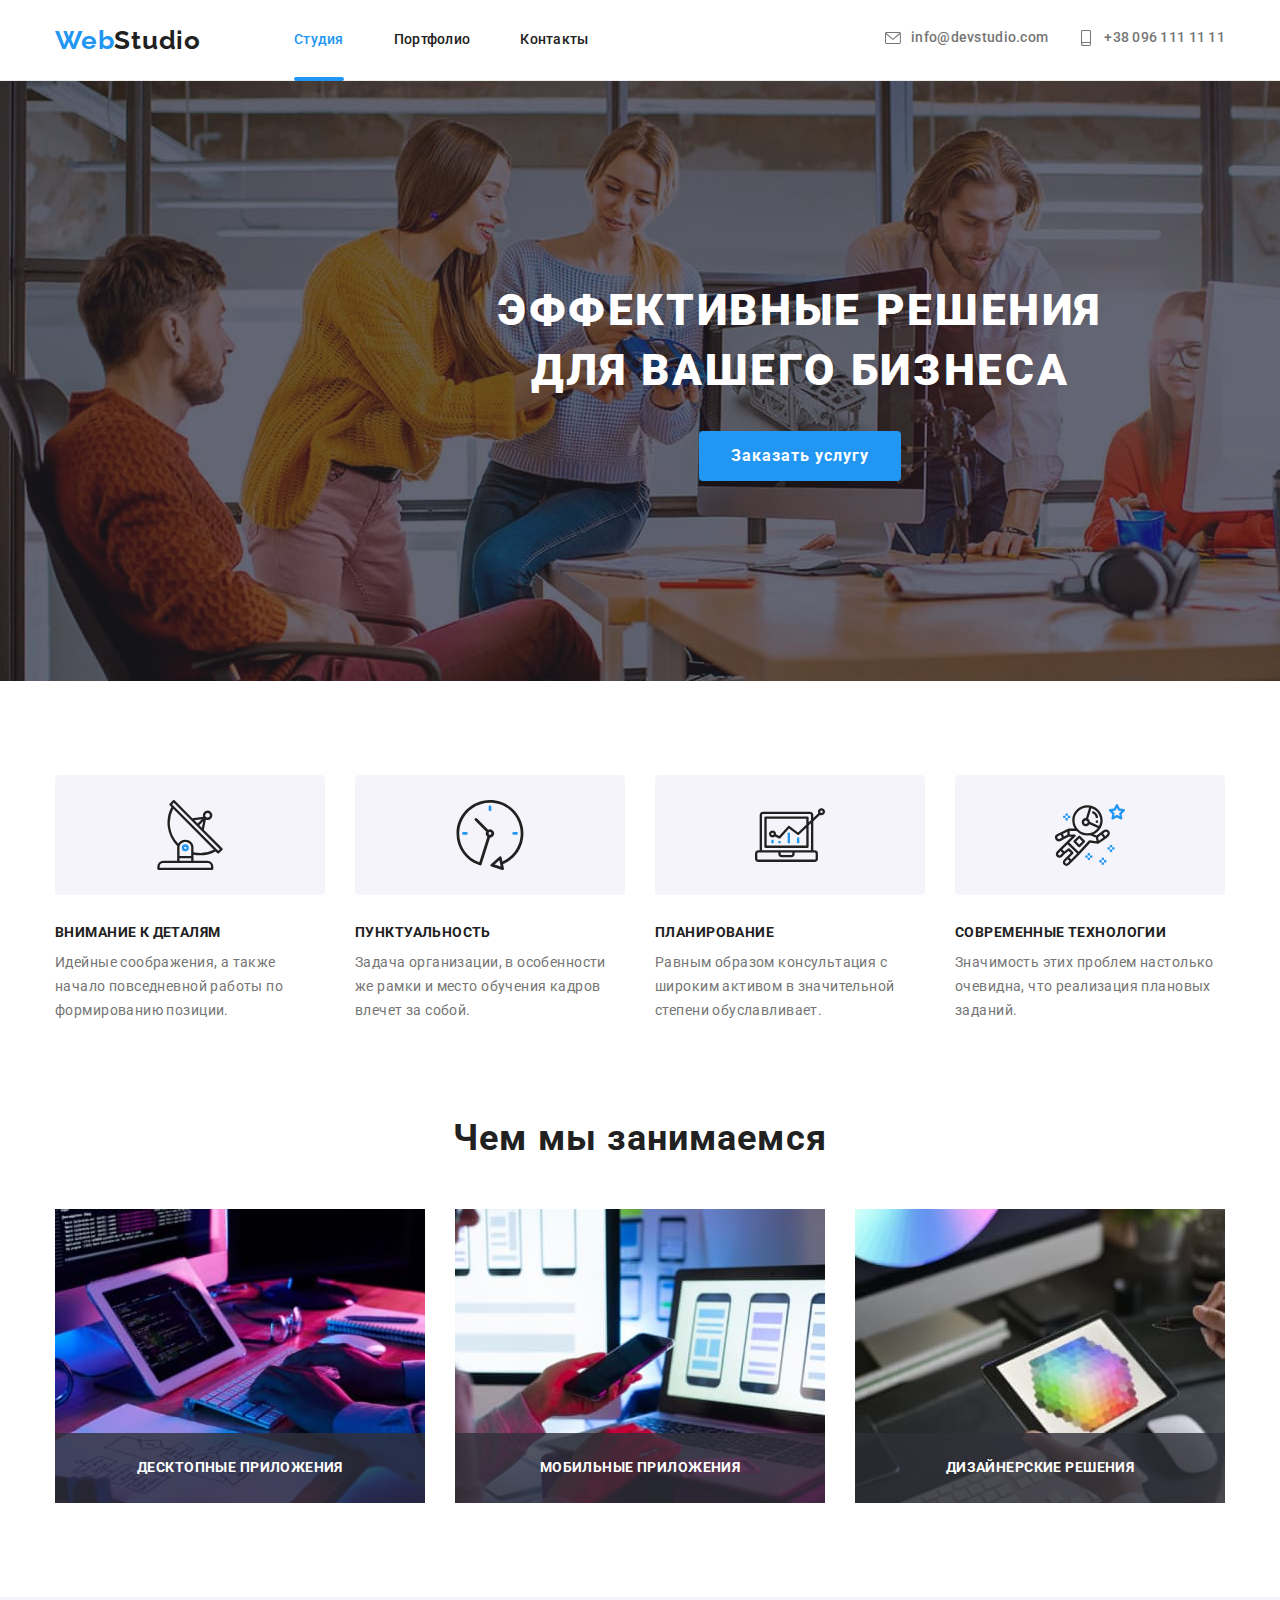
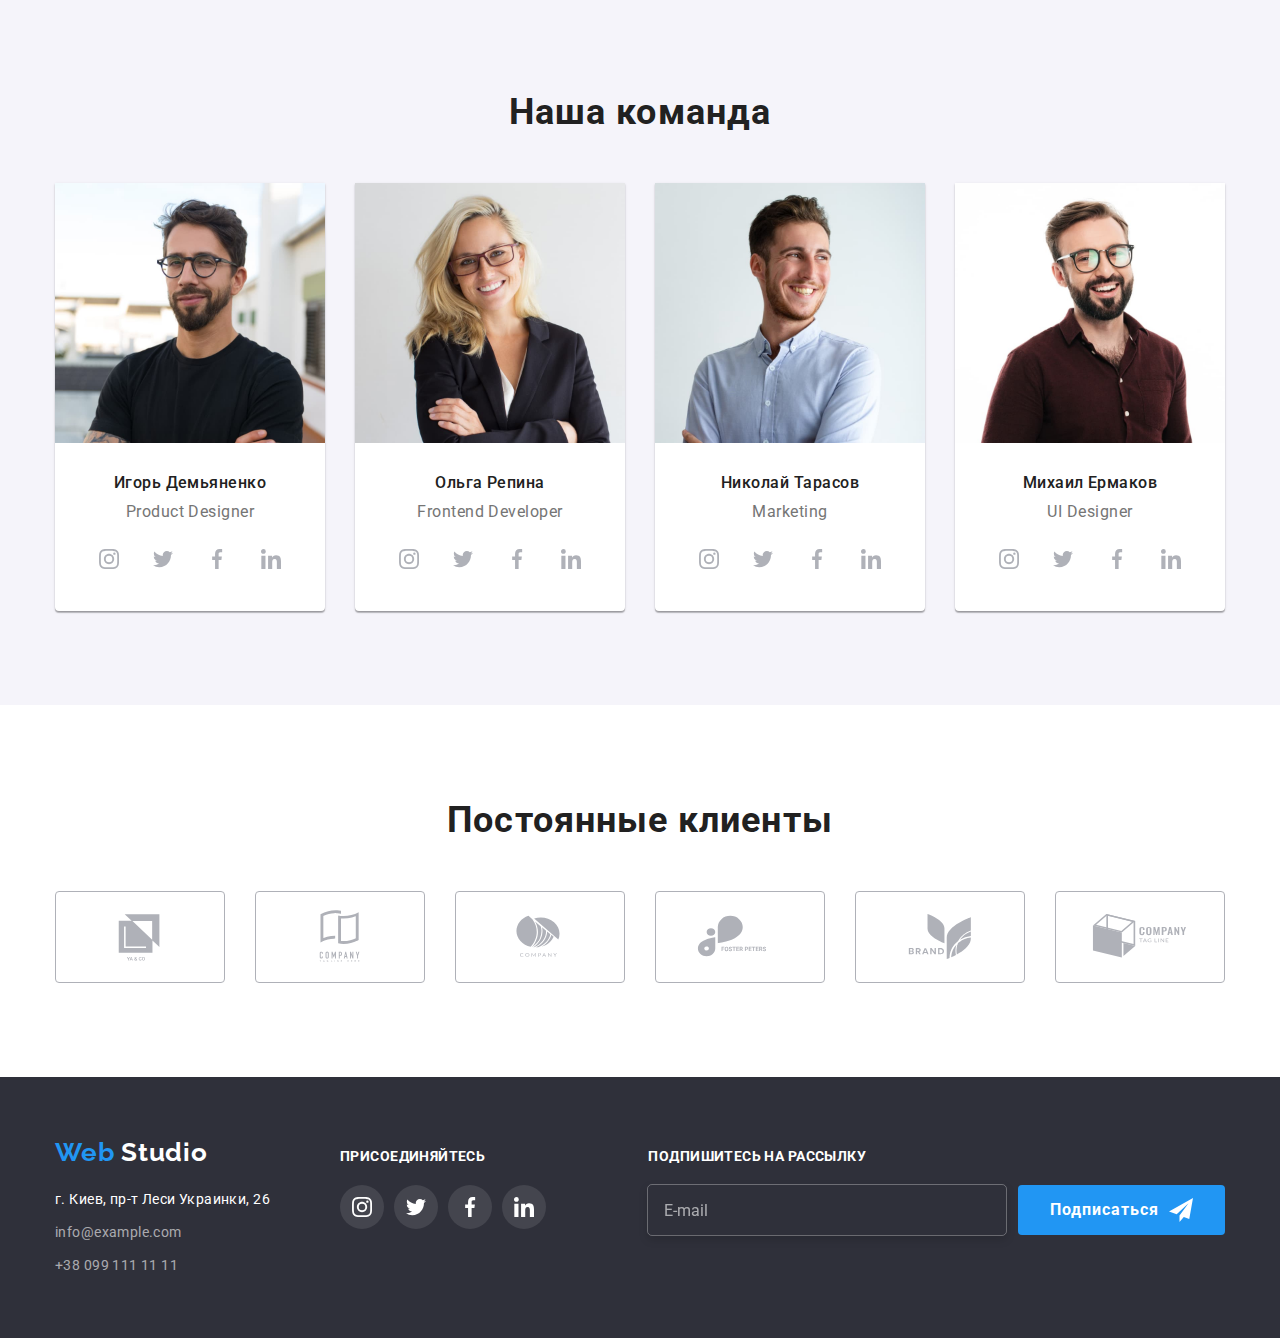
==== commit 4ebbec89: "исправляет замечания" ====
--- a/index.html
+++ b/index.html
@@ -7,9 +7,8 @@
     <title>Main</title>
     <link rel="preconnect" href="https://fonts.googleapis.com">
     <link rel="preconnect" href="https://fonts.gstatic.com" crossorigin>
-    <link href="https://fonts.googleapis.com/css2?family=Raleway:wght@700&family=Roboto:wght@400;500;700;900&display=swap" rel="stylesheet">
     <link rel="stylesheet" href="https://cdnjs.cloudflare.com/ajax/libs/modern-normalize/1.0.0/modern-normalize.min.css" />
-    <link rel="stylesheet" href="./css/styles.css">
+    <link rel="stylesheet" href="./css/main.min.css">
 </head>
 
 <body>
--- a/css/main.min.css
+++ b/css/main.min.css
@@ -0,0 +1,5 @@
+@import url("https://fonts.googleapis.com/css2?family=Raleway:wght@700&family=Roboto:wght@400;500;700;900&display=swap");:root{--text-color: #757575;--title-color: #212121;--white-color: #ffffff;--white-transparency-06: rgba(255, 255, 255, 0.6);--modal-placeholder-color: rgba(117, 117, 117, 0.5);--footer-placeholder-color: rgba(255, 255, 255, 0.6);--accent-color: #2196f3;--hover-color: #188ce8;--primary-bkgrnd: #ffffff;--secondary-bkgrnd: #f5f4fa;--button-bkgrnd: #f5f4fa;--hero-bkgrnd: #c4c4c4;--icon-bkgrnd: #f5f4fa;--footer-icon-bkgrnd: rgba(255, 255, 255, 0.1);--card-overlay: rgba(33, 150, 243, 0.9);--footer-background-color: rgba(47, 48, 58, 1);--header-border: #ececec;--portfolio-card-border: #eeeeee;--clients-border: #afb1b8;--timing-function: cubic-bezier(0.4, 0, 0.2, 1);--filter-button-shadow: 0px 3px 1px rgba(0, 0, 0, 0.1),
+        0px 1px 2px rgba(0, 0, 0, 0.08), 0px 2px 2px rgba(0, 0, 0, 0.12);--team-card-shadow: 0px 1px 3px rgba(0, 0, 0, 0.12),
+        0px 1px 1px rgba(0, 0, 0, 0.14), 0px 2px 1px rgba(0, 0, 0, 0.2);--portfolio-card-shadow: 0px 1px 1px rgba(0, 0, 0, 0.12),
+        0px 4px 4px rgba(0, 0, 0, 0.06), 1px 4px 6px rgba(0, 0, 0, 0.16);--icon-color: #afb1b8;--order-form__icon-color: rgba(33, 33, 33, 1);--checkbox-color: rgba(33, 33, 33, 1);--Hero-overlay: rgba(47, 48, 58, 0.4);--cards-gap: 30px}body{background-color:var(--primary-bkgrnd);color:var(--text-color);font-family:roboto, sans-serif}.list{list-style:none;margin:0;padding:0}.container{margin:0 auto;width:1200px;padding:0 15px}.title{margin:0;color:var(--title-color);font-weight:700;font-size:36px;line-height:1.17;text-align:center;letter-spacing:0.03em}img{display:block;max-width:100%}.visually-hidden{position:absolute;width:1px;height:1px;margin:-1px;border:0;padding:0;white-space:nowrap;-webkit-clip-path:inset(100%);clip-path:inset(100%);clip:rect(0 0 0 0);overflow:hidden}.page-header{border-bottom:1px solid var(--header-border)}.flex-container{display:-webkit-box;display:-ms-flexbox;display:flex}.logo{display:block;text-decoration:none;font-family:Raleway, sans-serif;font-weight:700;font-size:26px;line-height:1.19;letter-spacing:0.03em}.logo--light-theme{margin-right:93px;color:var(--title-color)}.logo--dark-theme{margin-right:0;margin-bottom:20px;color:var(--white-color)}.logo__accent{color:var(--accent-color)}.nav{display:-webkit-box;display:-ms-flexbox;display:flex;-webkit-box-align:center;-ms-flex-align:center;align-items:center}.nav__list{display:-webkit-box;display:-ms-flexbox;display:flex}.nav__item{position:relative}.nav__item:not(:last-child){margin-right:50px}.nav__link{display:block;padding-top:32px;padding-bottom:32px;color:var(--title-color);text-decoration:none;font-weight:500;font-size:14px;line-height:1.14;letter-spacing:0.02em;-webkit-transition:color 250ms var(--timing-function);transition:color 250ms var(--timing-function)}.nav__link:hover,.nav__link:focus{color:var(--accent-color)}.nav__link--current{color:var(--accent-color)}.nav__link--current::after{content:'';display:block;position:absolute;bottom:-1px;width:100%;height:4px;border-radius:2px;background-color:var(--accent-color)}.contacts{display:-webkit-box;display:-ms-flexbox;display:flex;margin-left:auto;-webkit-box-align:center;-ms-flex-align:center;align-items:center}.contacts__item:last-child{margin-left:30px}.contacts__link{color:var(--text-color);display:-webkit-inline-box;display:-ms-inline-flexbox;display:inline-flex;-webkit-box-align:center;-ms-flex-align:center;align-items:center;-webkit-transition:color 250ms var(--timing-function);transition:color 250ms var(--timing-function);text-decoration:none;font-weight:500;font-size:14px;line-height:1.14;letter-spacing:0.02em}.contacts__link:hover,.contacts__link:focus{color:var(--accent-color)}.contacts__icon{width:16px;height:16px;margin-right:10px;fill:currentColor}.hero{padding-top:200px;padding-bottom:200px;text-align:center;color:var(--white-color);width:1600px;height:600px;margin-left:auto;margin-right:auto;background-image:-webkit-gradient(linear, left top, left bottom, from(var(--Hero-overlay)), to(var(--Hero-overlay))),url(../images/bgrnd-img.jpg);background-image:linear-gradient(var(--Hero-overlay), var(--Hero-overlay)),url(../images/bgrnd-img.jpg);background-color:var(--hero-bkgrnd)}.hero__title{margin-top:0;margin-bottom:30px;margin-right:auto;margin-left:auto;max-width:696px;font-weight:900;font-size:44px;line-height:1.36;letter-spacing:0.06em;text-transform:uppercase;text-align:center}.button{border:none;display:inline-block;min-width:200px;border-radius:4px;padding:10px 32px;background-color:var(--accent-color);color:var(--white-color);-webkit-transition:background-color 250ms var(--timing-function);transition:background-color 250ms var(--timing-function);font-family:Roboto;font-weight:700;font-size:16px;line-height:1.87;cursor:pointer;-webkit-box-align:center;-ms-flex-align:center;align-items:center;text-align:center;letter-spacing:0.06em}.button:hover,.button:focus{background-color:var(--hover-color)}.subscription__button{display:-webkit-box;display:-ms-flexbox;display:flex;-webkit-box-align:center;-ms-flex-align:center;align-items:center;-webkit-box-pack:center;-ms-flex-pack:center;justify-content:center}.button__icon{margin-left:10px}.button{border:none;display:inline-block;min-width:200px;border-radius:4px;padding:10px 32px;background-color:var(--accent-color);color:var(--white-color);-webkit-transition:background-color 250ms var(--timing-function);transition:background-color 250ms var(--timing-function);font-family:Roboto;font-weight:700;font-size:16px;line-height:1.87;cursor:pointer;-webkit-box-align:center;-ms-flex-align:center;align-items:center;text-align:center;letter-spacing:0.06em}.button:hover,.button:focus{background-color:var(--hover-color)}.subscription__button{display:-webkit-box;display:-ms-flexbox;display:flex;-webkit-box-align:center;-ms-flex-align:center;align-items:center;-webkit-box-pack:center;-ms-flex-pack:center;justify-content:center}.button__icon{margin-left:10px}.hero-backdrop{position:fixed;left:0;top:0;width:100%;height:100%;background-color:rgba(0,0,0,0.2);opacity:1;-webkit-transition:opacity 250ms var(--timing-function);transition:opacity 250ms var(--timing-function)}.hero-backdrop.is-hidden{opacity:0;pointer-events:none}.hero-backdrop.is-hidden .hero-modal{-webkit-transform:translate(-50%, -50%) scale(0.5);transform:translate(-50%, -50%) scale(0.5)}.hero-modal{position:absolute;z-index:100;width:528px;padding-top:40px;padding-bottom:40px;padding-left:41px;padding-right:39px;top:50%;left:50%;-webkit-transform:translate(-50%, -50%) scale(1);transform:translate(-50%, -50%) scale(1);background-color:var(--white-color);border-radius:4px;-webkit-transition:-webkit-transform 250ms var(--timing-function);transition:-webkit-transform 250ms var(--timing-function);transition:transform 250ms var(--timing-function);transition:transform 250ms var(--timing-function), -webkit-transform 250ms var(--timing-function);-webkit-box-shadow:0px 1px 3px rgba(0,0,0,0.12),0px 1px 1px rgba(0,0,0,0.14),0px 2px 1px rgba(0,0,0,0.2);box-shadow:0px 1px 3px rgba(0,0,0,0.12),0px 1px 1px rgba(0,0,0,0.14),0px 2px 1px rgba(0,0,0,0.2)}.button-close{position:absolute;display:-webkit-inline-box;display:-ms-inline-flexbox;display:inline-flex;top:8px;right:4px;border-radius:50%;width:30px;height:30px;padding:0;border:1px solid rgba(0,0,0,0.1);background-color:var(--white-color);color:#000;-webkit-box-pack:center;-ms-flex-pack:center;justify-content:center;-webkit-box-align:center;-ms-flex-align:center;align-items:center;-webkit-transition:background-color 250ms var(--timing-function);transition:background-color 250ms var(--timing-function)}.button-close:hover,.button-close:focus{color:var(--accent-color)}.button-close .button-close__icon{width:18px;height:18px;fill:currentColor;-webkit-transition:color 250ms var(--timing-function);transition:color 250ms var(--timing-function)}.order-form__title{display:block;color:var(--title-color);margin-bottom:20px;text-align:center;Font-style:Bold;Font-size:20px;Line-height:1.15;Letter-spacing:3%}.order-form__label{color:var(--text-color);text-align:left;margin-bottom:4px;font-size:12px;line-height:1.17}.inputarea{width:448px;margin:0;margin-left:auto;margin-right:auto;padding:0;list-style:none;display:-webkit-box;display:-ms-flexbox;display:flex;-webkit-box-orient:vertical;-webkit-box-direction:normal;-ms-flex-direction:column;flex-direction:column}.order-form__item{position:relative;display:-webkit-box;display:-ms-flexbox;display:flex;-webkit-box-orient:vertical;-webkit-box-direction:normal;-ms-flex-direction:column;flex-direction:column}.order-form__item:not(:last-child){margin-bottom:10px}.order-form__item:last-child{margin-bottom:20px}.order-form__input{border:1px solid rgba(33,33,33,0.2);border-radius:4px;padding:11px 12px;padding-left:42px;-webkit-transition:border 250ms var(--timing-function);transition:border 250ms var(--timing-function)}.order-form__input:focus{border:1px solid #2196f3;-webkit-box-sizing:border-box;box-sizing:border-box;border-radius:4px;outline:transparent}.order-form__input:focus ~ .order-form__thumb{color:var(--accent-color)}.order-form__icon{position:absolute;bottom:11px;left:12px;fill:currentColor}.order-form__thumb{color:var(--order-form__icon-color);-webkit-transition:color 250ms var(--timing-function);transition:color 250ms var(--timing-function)}.order-form__textarea{padding:12px 16px;border:1px solid rgba(33,33,33,0.2);border-radius:4px;height:138px;resize:none;-webkit-transition:border 250ms var(--timing-function);transition:border 250ms var(--timing-function)}.order-form__textarea::-webkit-input-placeholder{font-size:14px;line-height:1.14;color:var(--modal-placeholder-color)}.order-form__textarea:-ms-input-placeholder{font-size:14px;line-height:1.14;color:var(--modal-placeholder-color)}.order-form__textarea::-ms-input-placeholder{font-size:14px;line-height:1.14;color:var(--modal-placeholder-color)}.order-form__textarea::placeholder{font-size:14px;line-height:1.14;color:var(--modal-placeholder-color)}.order-form__textarea:focus{border:1px solid #2196f3;-webkit-box-sizing:border-box;box-sizing:border-box;border-radius:4px;outline:transparent}.agreement-form{position:relative;display:-webkit-box;display:-ms-flexbox;display:flex;-webkit-box-align:center;-ms-flex-align:center;align-items:center;-webkit-box-pack:center;-ms-flex-pack:center;justify-content:center;margin-bottom:30px}.agreement-form__button{display:block;margin-left:auto;margin-right:auto}.agreement-form__label{font-size:14px;line-height:1.71}.agreement-form__link{color:var(--accent-color)}.checkbox{width:16px;height:15px}.checkbox__icon{position:absolute;top:50%;left:13px;-webkit-transform:translate(0, -50%);transform:translate(0, -50%);fill:var(--checkbox-color);-webkit-transition:background-color 250ms var(--timing-function);transition:background-color 250ms var(--timing-function)}.agreement-form__checkbox:checked ~ .checkbox .checkbox__icon{background-color:var(--accent-color);border-radius:1px;fill:var(--white-color)}.checkbox__icon--active{fill:transparent;-webkit-transition:fill 250ms var(--timing-function);transition:fill 250ms var(--timing-function)}.features{padding-top:94px;padding-bottom:94px}.features__list{display:-webkit-box;display:-ms-flexbox;display:flex}.features__icon{width:70px;height:70px}.features__thumb{display:-webkit-box;display:-ms-flexbox;display:flex;-webkit-box-pack:center;-ms-flex-pack:center;justify-content:center;-webkit-box-align:center;-ms-flex-align:center;align-items:center;height:120px;margin-bottom:30px;background-color:var(--icon-bkgrnd);border-radius:4px}.features__text{margin:0;color:var(--text-color);font-size:14px;line-height:1.71;letter-spacing:0.03em}.features__title{margin:0 0 10px;color:var(--title-color);font-weight:700;font-size:14px;line-height:1.14;letter-spacing:0.03em;text-transform:uppercase}.features__item{-ms-flex-preferred-size:270px;flex-basis:270px}.features__item:not(:last-child){margin-right:30px}.jobs{padding-bottom:94px}.jobs__title{margin-bottom:50px}.jobs__list{display:-webkit-box;display:-ms-flexbox;display:flex}.jobs__thumb{position:relative;z-index:-100}.jobs__item:not(:first-child){margin-left:30px}.jobs__text-area{position:absolute;display:-webkit-inline-box;display:-ms-inline-flexbox;display:inline-flex;left:0;bottom:0;width:100%;min-height:70px;-webkit-box-align:center;-ms-flex-align:center;align-items:center;-webkit-box-pack:center;-ms-flex-pack:center;justify-content:center;background-color:rgba(47,48,58,0.8)}.jobs__text{display:inline-block;color:var(--white-color);font-weight:700;font-size:14px;line-height:1.14;letter-spacing:0.03em;text-transform:uppercase}.team{padding-top:94px;padding-bottom:94px;background-color:var(--secondary-bkgrnd)}.team__title{margin-bottom:50px}.team__list{display:-webkit-box;display:-ms-flexbox;display:flex;-ms-flex-wrap:wrap;flex-wrap:wrap;margin-top:calc(-1 * var(--cards-gap));margin-left:calc(-1 * var(--cards-gap))}.team__card{background-color:var(--white-color);-ms-flex-preferred-size:calc(100% / 4 - var(--cards-gap));flex-basis:calc(100% / 4 - var(--cards-gap));margin-top:var(--cards-gap);margin-left:var(--cards-gap);-webkit-box-shadow:var(--team-card-shadow);box-shadow:var(--team-card-shadow);border-radius:0px 0px 4px 4px}.team__content{padding-top:30px;padding-bottom:30px;padding-left:32px;padding-right:32px}.team__name{text-align:center;margin:0 0 10px;color:var(--title-color);font-weight:500;font-size:16px;line-height:1.19;letter-spacing:0.03em}.team__prof{text-align:center;margin:0;margin-bottom:16px;font-size:16px;line-height:1.19;letter-spacing:0.03em}.socials{display:-webkit-box;display:-ms-flexbox;display:flex;-webkit-box-pack:center;-ms-flex-pack:center;justify-content:center}.socials__item:not(:first-child){margin-left:10px}.socials__icon{fill:currentColor;background-size:50px}.socials__link{display:-webkit-inline-box;display:-ms-inline-flexbox;display:inline-flex;-webkit-box-pack:center;-ms-flex-pack:center;justify-content:center;-webkit-box-align:center;-ms-flex-align:center;align-items:center;border-radius:50%;width:44px;height:44px;color:var(--icon-color);-webkit-transition:background-color 250ms var(--timing-function),color 250ms var(--timing-function);transition:background-color 250ms var(--timing-function),color 250ms var(--timing-function)}.socials__link:hover,.socials__link:focus{background-color:var(--accent-color);color:var(--white-color)}.socials__link--dark-theme{background-color:var(--footer-icon-bkgrnd);color:var(--white-color)}.clients{padding-top:94px;padding-bottom:94px}.clients__title{margin-bottom:50px}.clients__list{display:-webkit-box;display:-ms-flexbox;display:flex}.clients__item{display:-webkit-inline-box;display:-ms-inline-flexbox;display:inline-flex}.clients__item:not(:first-child){margin-left:30px}.clients__icon{fill:currentColor}.clients__link{min-width:170px;min-height:92px;-ms-flex-preferred-size:170px;flex-basis:170px;display:-webkit-inline-box;display:-ms-inline-flexbox;display:inline-flex;-webkit-box-pack:center;-ms-flex-pack:center;justify-content:center;-webkit-box-align:center;-ms-flex-align:center;align-items:center;border:1px solid var(--clients-border);color:var(--icon-color);border-radius:4px;-webkit-transition:color 250ms var(--timing-function),border 250ms var(--timing-function);transition:color 250ms var(--timing-function),border 250ms var(--timing-function)}.clients__link:hover,.clients__link:focus{border:1px solid var(--accent-color);color:var(--accent-color)}.works{padding-top:94px;padding-bottom:94px}.works__list{display:-webkit-box;display:-ms-flexbox;display:flex;-ms-flex-wrap:wrap;flex-wrap:wrap;margin-top:calc(-1 * var(--cards-gap));margin-left:calc(-1 * var(--cards-gap))}.works__item{-ms-flex-preferred-size:calc(100% / 3 - 30px);flex-basis:calc(100% / 3 - 30px);margin-left:var(--cards-gap);margin-top:var(--cards-gap)}.works__thumb{position:relative;overflow:hidden}.works__link{display:inline-block;text-decoration:none;margin:0;-webkit-transition:-webkit-box-shadow 250ms var(--timing-function);transition:-webkit-box-shadow 250ms var(--timing-function);transition:box-shadow 250ms var(--timing-function);transition:box-shadow 250ms var(--timing-function), -webkit-box-shadow 250ms var(--timing-function)}.works__link:hover,.works__link:focus{-webkit-box-shadow:var(--portfolio-card-shadow);box-shadow:var(--portfolio-card-shadow)}.works__link:hover .card-overlay,.works__link:focus .card-overlay{-webkit-transform:translate(0, 0);transform:translate(0, 0);opacity:1}.works__content{border:1px solid var(--portfolio-card-border);border-top:none;padding-top:20px;padding-bottom:20px;padding-left:24px;padding-right:24px}.works__title{margin:0 0 4px;color:var(--title-color);font-size:18px;line-height:2;letter-spacing:0.06em}.works__type{margin:0;color:var(--text-color);font-size:16px;line-height:1.87;letter-spacing:0.03em}.card-overlay{position:absolute;top:0;left:0;width:100%;height:100%;-webkit-transform:translate(0, 100%);transform:translate(0, 100%);padding:63px 24px;background-color:var(--card-overlay);opacity:0;-webkit-transition:opacity 750ms var(--timing-function),-webkit-transform 750ms var(--timing-function);transition:opacity 750ms var(--timing-function),-webkit-transform 750ms var(--timing-function);transition:transform 750ms var(--timing-function),opacity 750ms var(--timing-function);transition:transform 750ms var(--timing-function),opacity 750ms var(--timing-function),-webkit-transform 750ms var(--timing-function)}.card-overlay__text{color:var(--white-color);font-weight:400;font-size:18px;line-height:1.56;letter-spacing:0.03em;margin:0}.button-set{display:-webkit-box;display:-ms-flexbox;display:flex;-webkit-box-pack:center;-ms-flex-pack:center;justify-content:center;margin-bottom:50px}.button-set__item:not(:first-child){margin-left:8px}.button-filter{border-radius:4px;border:none;padding:6px 22px;min-width:73px;color:var(--title-color);background-color:var(--button-bkgrnd);font-family:Roboto;font-weight:500;font-size:16px;line-height:1.62;cursor:pointer;text-align:center;letter-spacing:0.03em;-webkit-transition:background-color 250ms var(--timing-function),color 250ms var(--timing-function),-webkit-box-shadow 250ms var(--timing-function);transition:background-color 250ms var(--timing-function),color 250ms var(--timing-function),-webkit-box-shadow 250ms var(--timing-function);transition:background-color 250ms var(--timing-function),color 250ms var(--timing-function),box-shadow 250ms var(--timing-function);transition:background-color 250ms var(--timing-function),color 250ms var(--timing-function),box-shadow 250ms var(--timing-function),-webkit-box-shadow 250ms var(--timing-function)}.button-filter:hover,.button-filter:focus{color:var(--white-color);background-color:var(--accent-color);-webkit-box-shadow:var(--filter-button-shadow);box-shadow:var(--filter-button-shadow)}.footer{padding-top:60px;padding-bottom:60px;background-color:var(--footer-background-color)}.footer__container{display:-webkit-box;display:-ms-flexbox;display:flex;-webkit-box-align:baseline;-ms-flex-align:baseline;align-items:baseline}.address{color:var(--white-color);font-size:14px;line-height:1.71;letter-spacing:0.03em;font-style:normal}.adress__link{color:var(--white-transparency-06);text-decoration:none;font-style:normal;font-size:14px;line-height:1.71;letter-spacing:0.03em;-webkit-transition:color 250ms var(--timing-function);transition:color 250ms var(--timing-function)}.adress__link:hover,.adress__link:focus{color:var(--accent-color)}.adress__text{display:block;margin-bottom:9px}.adress__item:not(:first-child){margin-top:9px}.join-form{margin-left:70px}.join-form__title{display:inline-block;margin-top:0;margin-bottom:20px;color:var(--white-color);font-weight:700;font-size:14px;line-height:1.14;letter-spacing:0.03em;text-transform:uppercase}.subscription{margin-left:auto}.subscription__title{display:inline-block;margin-top:0;margin-bottom:20px;color:var(--white-color);font-weight:700;font-size:14px;line-height:1.14;letter-spacing:0.03em;text-transform:uppercase}.subscription__form{display:-webkit-box;display:-ms-flexbox;display:flex;position:relative;color:var(--white-color)}.subscription__input{width:358px;height:50px;padding:15px 16px;margin-right:12px;color:var(--white-color);background-color:var(--footer-background-color);outline:1px solid rgba(255,255,255,0.3);border:none;-webkit-box-sizing:border-box;box-sizing:border-box;-webkit-filter:drop-shadow(0px 4px 4px rgba(0,0,0,0.15));filter:drop-shadow(0px 4px 4px rgba(0,0,0,0.15));border-radius:4px;-webkit-transition:outline 750ms var(--timing-function);transition:outline 750ms var(--timing-function)}.subscription__input:focus{outline:1px solid var(--white-color)}.subscription__input::-webkit-input-placeholder{color:var(--footer-placeholder-color);font-family:'Roboto';font-style:normal;font-weight:400;font-size:16px;line-height:1.25}.subscription__input:-ms-input-placeholder{color:var(--footer-placeholder-color);font-family:'Roboto';font-style:normal;font-weight:400;font-size:16px;line-height:1.25}.subscription__input::-ms-input-placeholder{color:var(--footer-placeholder-color);font-family:'Roboto';font-style:normal;font-weight:400;font-size:16px;line-height:1.25}.subscription__input::placeholder{color:var(--footer-placeholder-color);font-family:'Roboto';font-style:normal;font-weight:400;font-size:16px;line-height:1.25}
+/*# sourceMappingURL=main.min.css.map */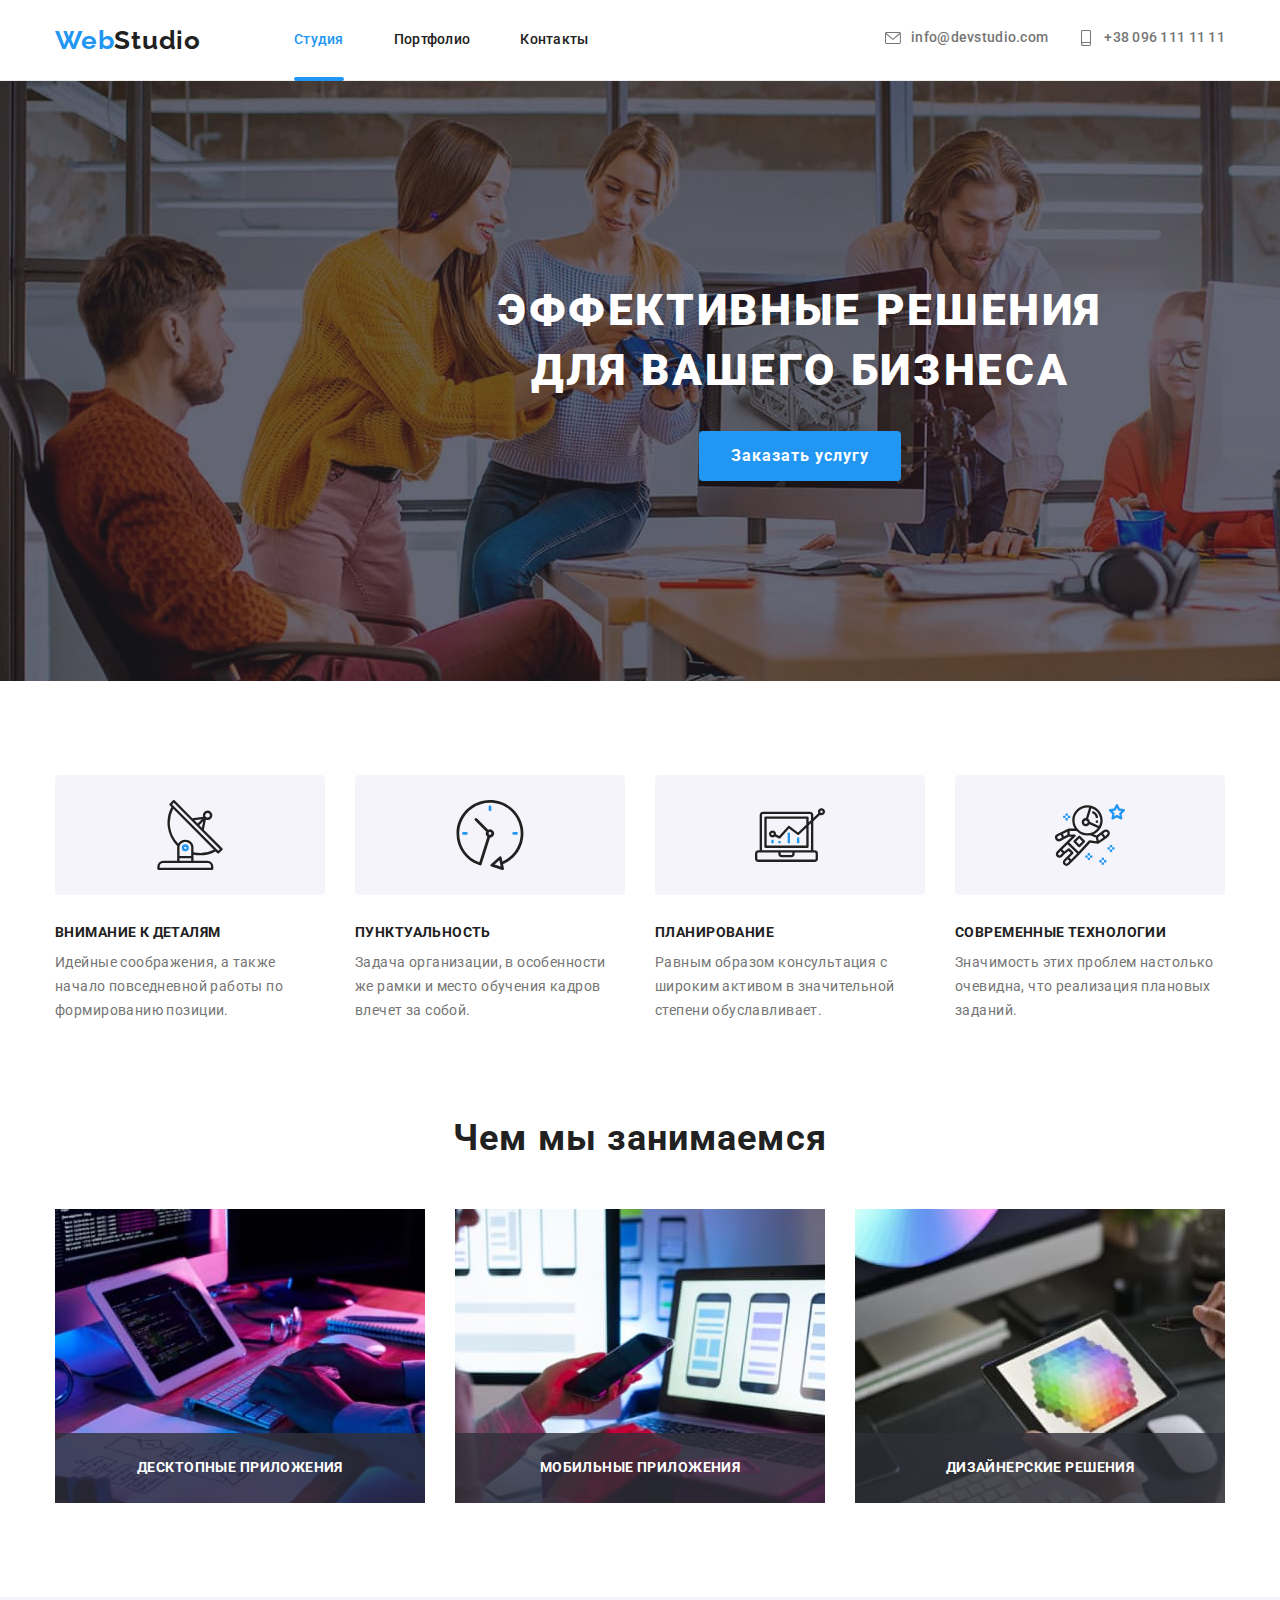
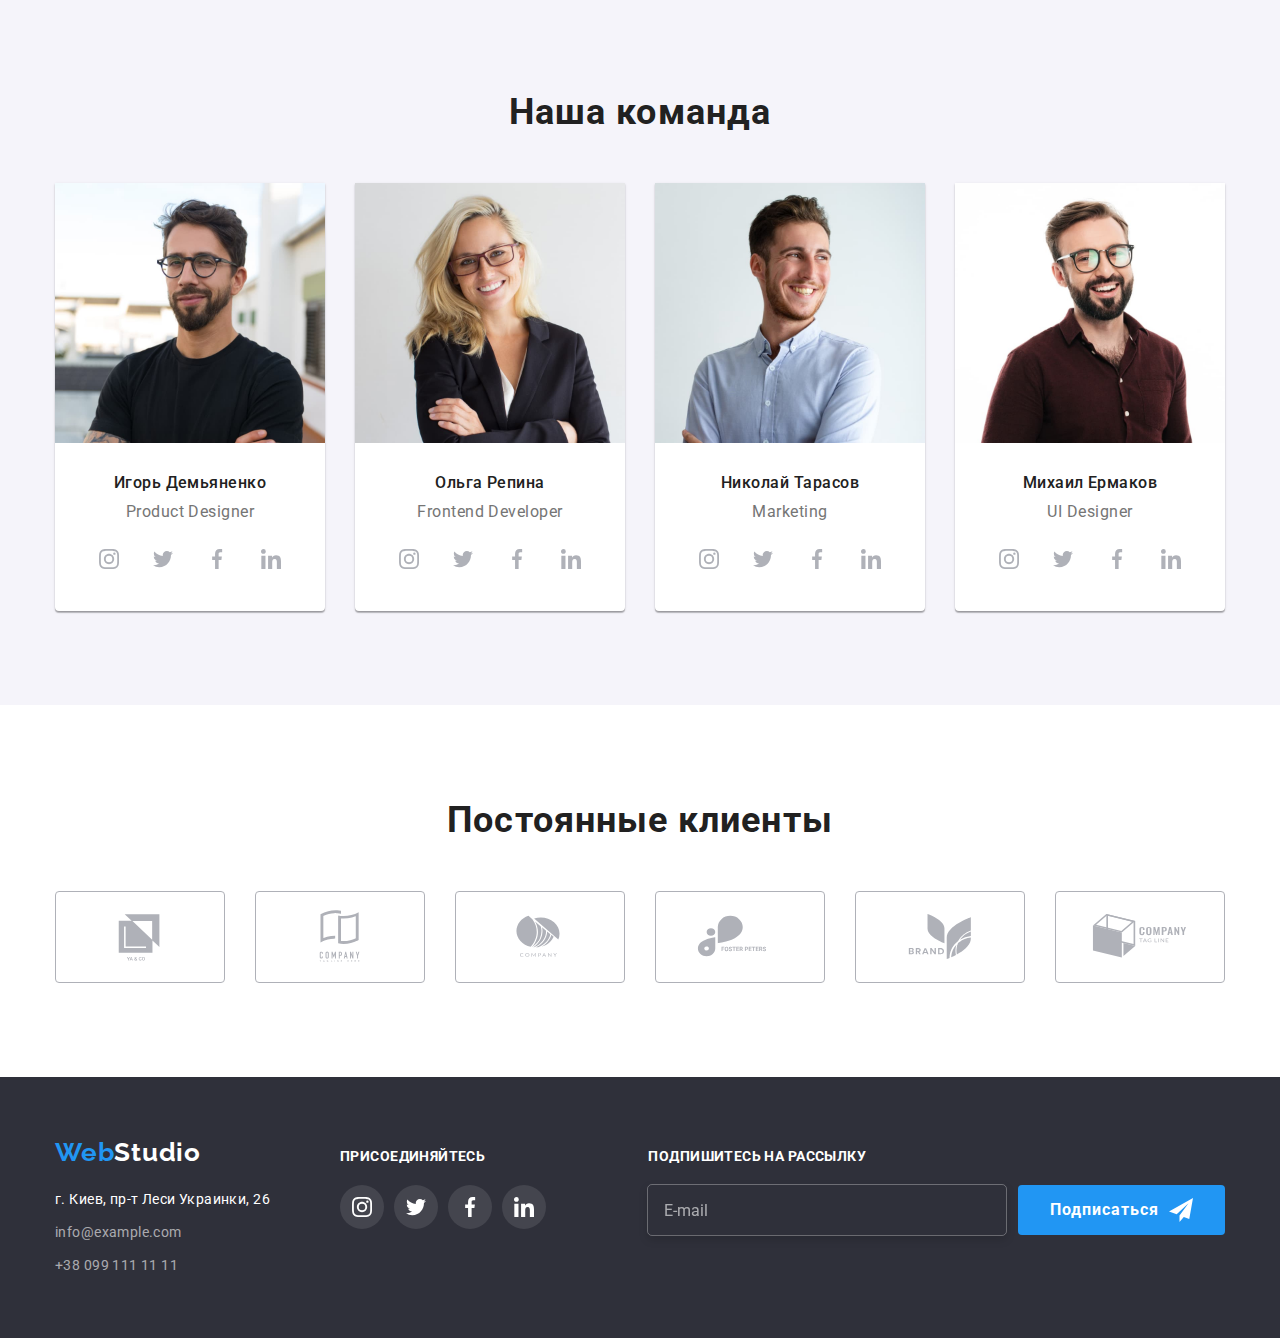
==== commit 811d383c: "Добавляет семейства шрифтов в переменные" ====
--- a/index.html
+++ b/index.html
@@ -7,6 +7,10 @@
     <title>Main</title>
     <link rel="preconnect" href="https://fonts.googleapis.com">
     <link rel="preconnect" href="https://fonts.gstatic.com" crossorigin>
+    <link rel="preconnect" href="https://fonts.googleapis.com">
+    <link rel="preconnect" href="https://fonts.gstatic.com" crossorigin>
+    <link href="https://fonts.googleapis.com/css2?family=Raleway:wght@700&family=Roboto:wght@400;500;700;900&display=swap"
+        rel="stylesheet">
     <link rel="stylesheet" href="https://cdnjs.cloudflare.com/ajax/libs/modern-normalize/1.0.0/modern-normalize.min.css" />
     <link rel="stylesheet" href="./css/main.min.css">
 </head>
@@ -357,8 +361,7 @@
         <div class="container footer__container">
             <div class="adress-thumb">
                 <a class="logo logo--dark-theme" href="./index.html">
-                    <span class="logo__accent">Web</span>
-                    Studio
+                    <span class="logo__accent">Web</span>Studio
                 </a>
             <address class="address">
                 <span class="adress__text">г. Киев, пр-т Леси Украинки, 26</span>
--- a/css/main.min.css
+++ b/css/main.min.css
@@ -1,5 +1,5 @@
-@import url("https://fonts.googleapis.com/css2?family=Raleway:wght@700&family=Roboto:wght@400;500;700;900&display=swap");:root{--text-color: #757575;--title-color: #212121;--white-color: #ffffff;--white-transparency-06: rgba(255, 255, 255, 0.6);--modal-placeholder-color: rgba(117, 117, 117, 0.5);--footer-placeholder-color: rgba(255, 255, 255, 0.6);--accent-color: #2196f3;--hover-color: #188ce8;--primary-bkgrnd: #ffffff;--secondary-bkgrnd: #f5f4fa;--button-bkgrnd: #f5f4fa;--hero-bkgrnd: #c4c4c4;--icon-bkgrnd: #f5f4fa;--footer-icon-bkgrnd: rgba(255, 255, 255, 0.1);--card-overlay: rgba(33, 150, 243, 0.9);--footer-background-color: rgba(47, 48, 58, 1);--header-border: #ececec;--portfolio-card-border: #eeeeee;--clients-border: #afb1b8;--timing-function: cubic-bezier(0.4, 0, 0.2, 1);--filter-button-shadow: 0px 3px 1px rgba(0, 0, 0, 0.1),
+:root{--primary-font: roboto, sans-serif;--secondary-font: Raleway, sans-serif;--text-color: #757575;--title-color: #212121;--white-color: #ffffff;--white-transparency-06: rgba(255, 255, 255, 0.6);--modal-placeholder-color: rgba(117, 117, 117, 0.5);--footer-placeholder-color: rgba(255, 255, 255, 0.6);--accent-color: #2196f3;--hover-color: #188ce8;--primary-bkgrnd: #ffffff;--secondary-bkgrnd: #f5f4fa;--button-bkgrnd: #f5f4fa;--hero-bkgrnd: #c4c4c4;--icon-bkgrnd: #f5f4fa;--footer-icon-bkgrnd: rgba(255, 255, 255, 0.1);--card-overlay: rgba(33, 150, 243, 0.9);--footer-background-color: rgba(47, 48, 58, 1);--header-border: #ececec;--portfolio-card-border: #eeeeee;--clients-border: #afb1b8;--timing-function: cubic-bezier(0.4, 0, 0.2, 1);--filter-button-shadow: 0px 3px 1px rgba(0, 0, 0, 0.1),
         0px 1px 2px rgba(0, 0, 0, 0.08), 0px 2px 2px rgba(0, 0, 0, 0.12);--team-card-shadow: 0px 1px 3px rgba(0, 0, 0, 0.12),
         0px 1px 1px rgba(0, 0, 0, 0.14), 0px 2px 1px rgba(0, 0, 0, 0.2);--portfolio-card-shadow: 0px 1px 1px rgba(0, 0, 0, 0.12),
-        0px 4px 4px rgba(0, 0, 0, 0.06), 1px 4px 6px rgba(0, 0, 0, 0.16);--icon-color: #afb1b8;--order-form__icon-color: rgba(33, 33, 33, 1);--checkbox-color: rgba(33, 33, 33, 1);--Hero-overlay: rgba(47, 48, 58, 0.4);--cards-gap: 30px}body{background-color:var(--primary-bkgrnd);color:var(--text-color);font-family:roboto, sans-serif}.list{list-style:none;margin:0;padding:0}.container{margin:0 auto;width:1200px;padding:0 15px}.title{margin:0;color:var(--title-color);font-weight:700;font-size:36px;line-height:1.17;text-align:center;letter-spacing:0.03em}img{display:block;max-width:100%}.visually-hidden{position:absolute;width:1px;height:1px;margin:-1px;border:0;padding:0;white-space:nowrap;-webkit-clip-path:inset(100%);clip-path:inset(100%);clip:rect(0 0 0 0);overflow:hidden}.page-header{border-bottom:1px solid var(--header-border)}.flex-container{display:-webkit-box;display:-ms-flexbox;display:flex}.logo{display:block;text-decoration:none;font-family:Raleway, sans-serif;font-weight:700;font-size:26px;line-height:1.19;letter-spacing:0.03em}.logo--light-theme{margin-right:93px;color:var(--title-color)}.logo--dark-theme{margin-right:0;margin-bottom:20px;color:var(--white-color)}.logo__accent{color:var(--accent-color)}.nav{display:-webkit-box;display:-ms-flexbox;display:flex;-webkit-box-align:center;-ms-flex-align:center;align-items:center}.nav__list{display:-webkit-box;display:-ms-flexbox;display:flex}.nav__item{position:relative}.nav__item:not(:last-child){margin-right:50px}.nav__link{display:block;padding-top:32px;padding-bottom:32px;color:var(--title-color);text-decoration:none;font-weight:500;font-size:14px;line-height:1.14;letter-spacing:0.02em;-webkit-transition:color 250ms var(--timing-function);transition:color 250ms var(--timing-function)}.nav__link:hover,.nav__link:focus{color:var(--accent-color)}.nav__link--current{color:var(--accent-color)}.nav__link--current::after{content:'';display:block;position:absolute;bottom:-1px;width:100%;height:4px;border-radius:2px;background-color:var(--accent-color)}.contacts{display:-webkit-box;display:-ms-flexbox;display:flex;margin-left:auto;-webkit-box-align:center;-ms-flex-align:center;align-items:center}.contacts__item:last-child{margin-left:30px}.contacts__link{color:var(--text-color);display:-webkit-inline-box;display:-ms-inline-flexbox;display:inline-flex;-webkit-box-align:center;-ms-flex-align:center;align-items:center;-webkit-transition:color 250ms var(--timing-function);transition:color 250ms var(--timing-function);text-decoration:none;font-weight:500;font-size:14px;line-height:1.14;letter-spacing:0.02em}.contacts__link:hover,.contacts__link:focus{color:var(--accent-color)}.contacts__icon{width:16px;height:16px;margin-right:10px;fill:currentColor}.hero{padding-top:200px;padding-bottom:200px;text-align:center;color:var(--white-color);width:1600px;height:600px;margin-left:auto;margin-right:auto;background-image:-webkit-gradient(linear, left top, left bottom, from(var(--Hero-overlay)), to(var(--Hero-overlay))),url(../images/bgrnd-img.jpg);background-image:linear-gradient(var(--Hero-overlay), var(--Hero-overlay)),url(../images/bgrnd-img.jpg);background-color:var(--hero-bkgrnd)}.hero__title{margin-top:0;margin-bottom:30px;margin-right:auto;margin-left:auto;max-width:696px;font-weight:900;font-size:44px;line-height:1.36;letter-spacing:0.06em;text-transform:uppercase;text-align:center}.button{border:none;display:inline-block;min-width:200px;border-radius:4px;padding:10px 32px;background-color:var(--accent-color);color:var(--white-color);-webkit-transition:background-color 250ms var(--timing-function);transition:background-color 250ms var(--timing-function);font-family:Roboto;font-weight:700;font-size:16px;line-height:1.87;cursor:pointer;-webkit-box-align:center;-ms-flex-align:center;align-items:center;text-align:center;letter-spacing:0.06em}.button:hover,.button:focus{background-color:var(--hover-color)}.subscription__button{display:-webkit-box;display:-ms-flexbox;display:flex;-webkit-box-align:center;-ms-flex-align:center;align-items:center;-webkit-box-pack:center;-ms-flex-pack:center;justify-content:center}.button__icon{margin-left:10px}.button{border:none;display:inline-block;min-width:200px;border-radius:4px;padding:10px 32px;background-color:var(--accent-color);color:var(--white-color);-webkit-transition:background-color 250ms var(--timing-function);transition:background-color 250ms var(--timing-function);font-family:Roboto;font-weight:700;font-size:16px;line-height:1.87;cursor:pointer;-webkit-box-align:center;-ms-flex-align:center;align-items:center;text-align:center;letter-spacing:0.06em}.button:hover,.button:focus{background-color:var(--hover-color)}.subscription__button{display:-webkit-box;display:-ms-flexbox;display:flex;-webkit-box-align:center;-ms-flex-align:center;align-items:center;-webkit-box-pack:center;-ms-flex-pack:center;justify-content:center}.button__icon{margin-left:10px}.hero-backdrop{position:fixed;left:0;top:0;width:100%;height:100%;background-color:rgba(0,0,0,0.2);opacity:1;-webkit-transition:opacity 250ms var(--timing-function);transition:opacity 250ms var(--timing-function)}.hero-backdrop.is-hidden{opacity:0;pointer-events:none}.hero-backdrop.is-hidden .hero-modal{-webkit-transform:translate(-50%, -50%) scale(0.5);transform:translate(-50%, -50%) scale(0.5)}.hero-modal{position:absolute;z-index:100;width:528px;padding-top:40px;padding-bottom:40px;padding-left:41px;padding-right:39px;top:50%;left:50%;-webkit-transform:translate(-50%, -50%) scale(1);transform:translate(-50%, -50%) scale(1);background-color:var(--white-color);border-radius:4px;-webkit-transition:-webkit-transform 250ms var(--timing-function);transition:-webkit-transform 250ms var(--timing-function);transition:transform 250ms var(--timing-function);transition:transform 250ms var(--timing-function), -webkit-transform 250ms var(--timing-function);-webkit-box-shadow:0px 1px 3px rgba(0,0,0,0.12),0px 1px 1px rgba(0,0,0,0.14),0px 2px 1px rgba(0,0,0,0.2);box-shadow:0px 1px 3px rgba(0,0,0,0.12),0px 1px 1px rgba(0,0,0,0.14),0px 2px 1px rgba(0,0,0,0.2)}.button-close{position:absolute;display:-webkit-inline-box;display:-ms-inline-flexbox;display:inline-flex;top:8px;right:4px;border-radius:50%;width:30px;height:30px;padding:0;border:1px solid rgba(0,0,0,0.1);background-color:var(--white-color);color:#000;-webkit-box-pack:center;-ms-flex-pack:center;justify-content:center;-webkit-box-align:center;-ms-flex-align:center;align-items:center;-webkit-transition:background-color 250ms var(--timing-function);transition:background-color 250ms var(--timing-function)}.button-close:hover,.button-close:focus{color:var(--accent-color)}.button-close .button-close__icon{width:18px;height:18px;fill:currentColor;-webkit-transition:color 250ms var(--timing-function);transition:color 250ms var(--timing-function)}.order-form__title{display:block;color:var(--title-color);margin-bottom:20px;text-align:center;Font-style:Bold;Font-size:20px;Line-height:1.15;Letter-spacing:3%}.order-form__label{color:var(--text-color);text-align:left;margin-bottom:4px;font-size:12px;line-height:1.17}.inputarea{width:448px;margin:0;margin-left:auto;margin-right:auto;padding:0;list-style:none;display:-webkit-box;display:-ms-flexbox;display:flex;-webkit-box-orient:vertical;-webkit-box-direction:normal;-ms-flex-direction:column;flex-direction:column}.order-form__item{position:relative;display:-webkit-box;display:-ms-flexbox;display:flex;-webkit-box-orient:vertical;-webkit-box-direction:normal;-ms-flex-direction:column;flex-direction:column}.order-form__item:not(:last-child){margin-bottom:10px}.order-form__item:last-child{margin-bottom:20px}.order-form__input{border:1px solid rgba(33,33,33,0.2);border-radius:4px;padding:11px 12px;padding-left:42px;-webkit-transition:border 250ms var(--timing-function);transition:border 250ms var(--timing-function)}.order-form__input:focus{border:1px solid #2196f3;-webkit-box-sizing:border-box;box-sizing:border-box;border-radius:4px;outline:transparent}.order-form__input:focus ~ .order-form__thumb{color:var(--accent-color)}.order-form__icon{position:absolute;bottom:11px;left:12px;fill:currentColor}.order-form__thumb{color:var(--order-form__icon-color);-webkit-transition:color 250ms var(--timing-function);transition:color 250ms var(--timing-function)}.order-form__textarea{padding:12px 16px;border:1px solid rgba(33,33,33,0.2);border-radius:4px;height:138px;resize:none;-webkit-transition:border 250ms var(--timing-function);transition:border 250ms var(--timing-function)}.order-form__textarea::-webkit-input-placeholder{font-size:14px;line-height:1.14;color:var(--modal-placeholder-color)}.order-form__textarea:-ms-input-placeholder{font-size:14px;line-height:1.14;color:var(--modal-placeholder-color)}.order-form__textarea::-ms-input-placeholder{font-size:14px;line-height:1.14;color:var(--modal-placeholder-color)}.order-form__textarea::placeholder{font-size:14px;line-height:1.14;color:var(--modal-placeholder-color)}.order-form__textarea:focus{border:1px solid #2196f3;-webkit-box-sizing:border-box;box-sizing:border-box;border-radius:4px;outline:transparent}.agreement-form{position:relative;display:-webkit-box;display:-ms-flexbox;display:flex;-webkit-box-align:center;-ms-flex-align:center;align-items:center;-webkit-box-pack:center;-ms-flex-pack:center;justify-content:center;margin-bottom:30px}.agreement-form__button{display:block;margin-left:auto;margin-right:auto}.agreement-form__label{font-size:14px;line-height:1.71}.agreement-form__link{color:var(--accent-color)}.checkbox{width:16px;height:15px}.checkbox__icon{position:absolute;top:50%;left:13px;-webkit-transform:translate(0, -50%);transform:translate(0, -50%);fill:var(--checkbox-color);-webkit-transition:background-color 250ms var(--timing-function);transition:background-color 250ms var(--timing-function)}.agreement-form__checkbox:checked ~ .checkbox .checkbox__icon{background-color:var(--accent-color);border-radius:1px;fill:var(--white-color)}.checkbox__icon--active{fill:transparent;-webkit-transition:fill 250ms var(--timing-function);transition:fill 250ms var(--timing-function)}.features{padding-top:94px;padding-bottom:94px}.features__list{display:-webkit-box;display:-ms-flexbox;display:flex}.features__icon{width:70px;height:70px}.features__thumb{display:-webkit-box;display:-ms-flexbox;display:flex;-webkit-box-pack:center;-ms-flex-pack:center;justify-content:center;-webkit-box-align:center;-ms-flex-align:center;align-items:center;height:120px;margin-bottom:30px;background-color:var(--icon-bkgrnd);border-radius:4px}.features__text{margin:0;color:var(--text-color);font-size:14px;line-height:1.71;letter-spacing:0.03em}.features__title{margin:0 0 10px;color:var(--title-color);font-weight:700;font-size:14px;line-height:1.14;letter-spacing:0.03em;text-transform:uppercase}.features__item{-ms-flex-preferred-size:270px;flex-basis:270px}.features__item:not(:last-child){margin-right:30px}.jobs{padding-bottom:94px}.jobs__title{margin-bottom:50px}.jobs__list{display:-webkit-box;display:-ms-flexbox;display:flex}.jobs__thumb{position:relative;z-index:-100}.jobs__item:not(:first-child){margin-left:30px}.jobs__text-area{position:absolute;display:-webkit-inline-box;display:-ms-inline-flexbox;display:inline-flex;left:0;bottom:0;width:100%;min-height:70px;-webkit-box-align:center;-ms-flex-align:center;align-items:center;-webkit-box-pack:center;-ms-flex-pack:center;justify-content:center;background-color:rgba(47,48,58,0.8)}.jobs__text{display:inline-block;color:var(--white-color);font-weight:700;font-size:14px;line-height:1.14;letter-spacing:0.03em;text-transform:uppercase}.team{padding-top:94px;padding-bottom:94px;background-color:var(--secondary-bkgrnd)}.team__title{margin-bottom:50px}.team__list{display:-webkit-box;display:-ms-flexbox;display:flex;-ms-flex-wrap:wrap;flex-wrap:wrap;margin-top:calc(-1 * var(--cards-gap));margin-left:calc(-1 * var(--cards-gap))}.team__card{background-color:var(--white-color);-ms-flex-preferred-size:calc(100% / 4 - var(--cards-gap));flex-basis:calc(100% / 4 - var(--cards-gap));margin-top:var(--cards-gap);margin-left:var(--cards-gap);-webkit-box-shadow:var(--team-card-shadow);box-shadow:var(--team-card-shadow);border-radius:0px 0px 4px 4px}.team__content{padding-top:30px;padding-bottom:30px;padding-left:32px;padding-right:32px}.team__name{text-align:center;margin:0 0 10px;color:var(--title-color);font-weight:500;font-size:16px;line-height:1.19;letter-spacing:0.03em}.team__prof{text-align:center;margin:0;margin-bottom:16px;font-size:16px;line-height:1.19;letter-spacing:0.03em}.socials{display:-webkit-box;display:-ms-flexbox;display:flex;-webkit-box-pack:center;-ms-flex-pack:center;justify-content:center}.socials__item:not(:first-child){margin-left:10px}.socials__icon{fill:currentColor;background-size:50px}.socials__link{display:-webkit-inline-box;display:-ms-inline-flexbox;display:inline-flex;-webkit-box-pack:center;-ms-flex-pack:center;justify-content:center;-webkit-box-align:center;-ms-flex-align:center;align-items:center;border-radius:50%;width:44px;height:44px;color:var(--icon-color);-webkit-transition:background-color 250ms var(--timing-function),color 250ms var(--timing-function);transition:background-color 250ms var(--timing-function),color 250ms var(--timing-function)}.socials__link:hover,.socials__link:focus{background-color:var(--accent-color);color:var(--white-color)}.socials__link--dark-theme{background-color:var(--footer-icon-bkgrnd);color:var(--white-color)}.clients{padding-top:94px;padding-bottom:94px}.clients__title{margin-bottom:50px}.clients__list{display:-webkit-box;display:-ms-flexbox;display:flex}.clients__item{display:-webkit-inline-box;display:-ms-inline-flexbox;display:inline-flex}.clients__item:not(:first-child){margin-left:30px}.clients__icon{fill:currentColor}.clients__link{min-width:170px;min-height:92px;-ms-flex-preferred-size:170px;flex-basis:170px;display:-webkit-inline-box;display:-ms-inline-flexbox;display:inline-flex;-webkit-box-pack:center;-ms-flex-pack:center;justify-content:center;-webkit-box-align:center;-ms-flex-align:center;align-items:center;border:1px solid var(--clients-border);color:var(--icon-color);border-radius:4px;-webkit-transition:color 250ms var(--timing-function),border 250ms var(--timing-function);transition:color 250ms var(--timing-function),border 250ms var(--timing-function)}.clients__link:hover,.clients__link:focus{border:1px solid var(--accent-color);color:var(--accent-color)}.works{padding-top:94px;padding-bottom:94px}.works__list{display:-webkit-box;display:-ms-flexbox;display:flex;-ms-flex-wrap:wrap;flex-wrap:wrap;margin-top:calc(-1 * var(--cards-gap));margin-left:calc(-1 * var(--cards-gap))}.works__item{-ms-flex-preferred-size:calc(100% / 3 - 30px);flex-basis:calc(100% / 3 - 30px);margin-left:var(--cards-gap);margin-top:var(--cards-gap)}.works__thumb{position:relative;overflow:hidden}.works__link{display:inline-block;text-decoration:none;margin:0;-webkit-transition:-webkit-box-shadow 250ms var(--timing-function);transition:-webkit-box-shadow 250ms var(--timing-function);transition:box-shadow 250ms var(--timing-function);transition:box-shadow 250ms var(--timing-function), -webkit-box-shadow 250ms var(--timing-function)}.works__link:hover,.works__link:focus{-webkit-box-shadow:var(--portfolio-card-shadow);box-shadow:var(--portfolio-card-shadow)}.works__link:hover .card-overlay,.works__link:focus .card-overlay{-webkit-transform:translate(0, 0);transform:translate(0, 0);opacity:1}.works__content{border:1px solid var(--portfolio-card-border);border-top:none;padding-top:20px;padding-bottom:20px;padding-left:24px;padding-right:24px}.works__title{margin:0 0 4px;color:var(--title-color);font-size:18px;line-height:2;letter-spacing:0.06em}.works__type{margin:0;color:var(--text-color);font-size:16px;line-height:1.87;letter-spacing:0.03em}.card-overlay{position:absolute;top:0;left:0;width:100%;height:100%;-webkit-transform:translate(0, 100%);transform:translate(0, 100%);padding:63px 24px;background-color:var(--card-overlay);opacity:0;-webkit-transition:opacity 750ms var(--timing-function),-webkit-transform 750ms var(--timing-function);transition:opacity 750ms var(--timing-function),-webkit-transform 750ms var(--timing-function);transition:transform 750ms var(--timing-function),opacity 750ms var(--timing-function);transition:transform 750ms var(--timing-function),opacity 750ms var(--timing-function),-webkit-transform 750ms var(--timing-function)}.card-overlay__text{color:var(--white-color);font-weight:400;font-size:18px;line-height:1.56;letter-spacing:0.03em;margin:0}.button-set{display:-webkit-box;display:-ms-flexbox;display:flex;-webkit-box-pack:center;-ms-flex-pack:center;justify-content:center;margin-bottom:50px}.button-set__item:not(:first-child){margin-left:8px}.button-filter{border-radius:4px;border:none;padding:6px 22px;min-width:73px;color:var(--title-color);background-color:var(--button-bkgrnd);font-family:Roboto;font-weight:500;font-size:16px;line-height:1.62;cursor:pointer;text-align:center;letter-spacing:0.03em;-webkit-transition:background-color 250ms var(--timing-function),color 250ms var(--timing-function),-webkit-box-shadow 250ms var(--timing-function);transition:background-color 250ms var(--timing-function),color 250ms var(--timing-function),-webkit-box-shadow 250ms var(--timing-function);transition:background-color 250ms var(--timing-function),color 250ms var(--timing-function),box-shadow 250ms var(--timing-function);transition:background-color 250ms var(--timing-function),color 250ms var(--timing-function),box-shadow 250ms var(--timing-function),-webkit-box-shadow 250ms var(--timing-function)}.button-filter:hover,.button-filter:focus{color:var(--white-color);background-color:var(--accent-color);-webkit-box-shadow:var(--filter-button-shadow);box-shadow:var(--filter-button-shadow)}.footer{padding-top:60px;padding-bottom:60px;background-color:var(--footer-background-color)}.footer__container{display:-webkit-box;display:-ms-flexbox;display:flex;-webkit-box-align:baseline;-ms-flex-align:baseline;align-items:baseline}.address{color:var(--white-color);font-size:14px;line-height:1.71;letter-spacing:0.03em;font-style:normal}.adress__link{color:var(--white-transparency-06);text-decoration:none;font-style:normal;font-size:14px;line-height:1.71;letter-spacing:0.03em;-webkit-transition:color 250ms var(--timing-function);transition:color 250ms var(--timing-function)}.adress__link:hover,.adress__link:focus{color:var(--accent-color)}.adress__text{display:block;margin-bottom:9px}.adress__item:not(:first-child){margin-top:9px}.join-form{margin-left:70px}.join-form__title{display:inline-block;margin-top:0;margin-bottom:20px;color:var(--white-color);font-weight:700;font-size:14px;line-height:1.14;letter-spacing:0.03em;text-transform:uppercase}.subscription{margin-left:auto}.subscription__title{display:inline-block;margin-top:0;margin-bottom:20px;color:var(--white-color);font-weight:700;font-size:14px;line-height:1.14;letter-spacing:0.03em;text-transform:uppercase}.subscription__form{display:-webkit-box;display:-ms-flexbox;display:flex;position:relative;color:var(--white-color)}.subscription__input{width:358px;height:50px;padding:15px 16px;margin-right:12px;color:var(--white-color);background-color:var(--footer-background-color);outline:1px solid rgba(255,255,255,0.3);border:none;-webkit-box-sizing:border-box;box-sizing:border-box;-webkit-filter:drop-shadow(0px 4px 4px rgba(0,0,0,0.15));filter:drop-shadow(0px 4px 4px rgba(0,0,0,0.15));border-radius:4px;-webkit-transition:outline 750ms var(--timing-function);transition:outline 750ms var(--timing-function)}.subscription__input:focus{outline:1px solid var(--white-color)}.subscription__input::-webkit-input-placeholder{color:var(--footer-placeholder-color);font-family:'Roboto';font-style:normal;font-weight:400;font-size:16px;line-height:1.25}.subscription__input:-ms-input-placeholder{color:var(--footer-placeholder-color);font-family:'Roboto';font-style:normal;font-weight:400;font-size:16px;line-height:1.25}.subscription__input::-ms-input-placeholder{color:var(--footer-placeholder-color);font-family:'Roboto';font-style:normal;font-weight:400;font-size:16px;line-height:1.25}.subscription__input::placeholder{color:var(--footer-placeholder-color);font-family:'Roboto';font-style:normal;font-weight:400;font-size:16px;line-height:1.25}
+        0px 4px 4px rgba(0, 0, 0, 0.06), 1px 4px 6px rgba(0, 0, 0, 0.16);--icon-color: #afb1b8;--order-form__icon-color: rgba(33, 33, 33, 1);--checkbox-color: rgba(33, 33, 33, 1);--Hero-overlay: rgba(47, 48, 58, 0.4);--cards-gap: 30px}body{background-color:var(--primary-bkgrnd);color:var(--text-color);font-family:var(--primary-font)}.list{list-style:none;margin:0;padding:0}.container{margin:0 auto;width:1200px;padding:0 15px}.title{margin:0;color:var(--title-color);font-weight:700;font-size:36px;line-height:1.17;text-align:center;letter-spacing:0.03em}img{display:block;max-width:100%}.visually-hidden{position:absolute;width:1px;height:1px;margin:-1px;border:0;padding:0;white-space:nowrap;-webkit-clip-path:inset(100%);clip-path:inset(100%);clip:rect(0 0 0 0);overflow:hidden}.page-header{border-bottom:1px solid var(--header-border)}.flex-container{display:-webkit-box;display:-ms-flexbox;display:flex}.logo{display:block;text-decoration:none;font-family:var(--secondary-font);font-weight:700;font-size:26px;line-height:1.19;letter-spacing:0.03em}.logo--light-theme{margin-right:93px;color:var(--title-color)}.logo--dark-theme{margin-right:0;margin-bottom:20px;color:var(--white-color)}.logo__accent{color:var(--accent-color)}.nav{display:-webkit-box;display:-ms-flexbox;display:flex;-webkit-box-align:center;-ms-flex-align:center;align-items:center}.nav__list{display:-webkit-box;display:-ms-flexbox;display:flex}.nav__item{position:relative}.nav__item:not(:last-child){margin-right:50px}.nav__link{display:block;padding-top:32px;padding-bottom:32px;color:var(--title-color);text-decoration:none;font-weight:500;font-size:14px;line-height:1.14;letter-spacing:0.02em;-webkit-transition:color 250ms var(--timing-function);transition:color 250ms var(--timing-function)}.nav__link:hover,.nav__link:focus{color:var(--accent-color)}.nav__link--current{color:var(--accent-color)}.nav__link--current::after{content:'';display:block;position:absolute;bottom:-1px;width:100%;height:4px;border-radius:2px;background-color:var(--accent-color)}.contacts{display:-webkit-box;display:-ms-flexbox;display:flex;margin-left:auto;-webkit-box-align:center;-ms-flex-align:center;align-items:center}.contacts__item:last-child{margin-left:30px}.contacts__link{color:var(--text-color);display:-webkit-inline-box;display:-ms-inline-flexbox;display:inline-flex;-webkit-box-align:center;-ms-flex-align:center;align-items:center;-webkit-transition:color 250ms var(--timing-function);transition:color 250ms var(--timing-function);text-decoration:none;font-weight:500;font-size:14px;line-height:1.14;letter-spacing:0.02em}.contacts__link:hover,.contacts__link:focus{color:var(--accent-color)}.contacts__icon{width:16px;height:16px;margin-right:10px;fill:currentColor}.hero{padding-top:200px;padding-bottom:200px;text-align:center;color:var(--white-color);width:1600px;height:600px;margin-left:auto;margin-right:auto;background-image:-webkit-gradient(linear, left top, left bottom, from(var(--Hero-overlay)), to(var(--Hero-overlay))),url(../images/bgrnd-img.jpg);background-image:linear-gradient(var(--Hero-overlay), var(--Hero-overlay)),url(../images/bgrnd-img.jpg);background-color:var(--hero-bkgrnd)}.hero__title{margin-top:0;margin-bottom:30px;margin-right:auto;margin-left:auto;max-width:696px;font-weight:900;font-size:44px;line-height:1.36;letter-spacing:0.06em;text-transform:uppercase;text-align:center}.button{border:none;display:inline-block;min-width:200px;border-radius:4px;padding:10px 32px;background-color:var(--accent-color);color:var(--white-color);-webkit-transition:background-color 250ms var(--timing-function);transition:background-color 250ms var(--timing-function);font-family:var(--primary-font);font-weight:700;font-size:16px;line-height:1.87;cursor:pointer;-webkit-box-align:center;-ms-flex-align:center;align-items:center;text-align:center;letter-spacing:0.06em}.button:hover,.button:focus{background-color:var(--hover-color)}.subscription__button{display:-webkit-box;display:-ms-flexbox;display:flex;-webkit-box-align:center;-ms-flex-align:center;align-items:center;-webkit-box-pack:center;-ms-flex-pack:center;justify-content:center}.button__icon{margin-left:10px}.button{border:none;display:inline-block;min-width:200px;border-radius:4px;padding:10px 32px;background-color:var(--accent-color);color:var(--white-color);-webkit-transition:background-color 250ms var(--timing-function);transition:background-color 250ms var(--timing-function);font-family:var(--primary-font);font-weight:700;font-size:16px;line-height:1.87;cursor:pointer;-webkit-box-align:center;-ms-flex-align:center;align-items:center;text-align:center;letter-spacing:0.06em}.button:hover,.button:focus{background-color:var(--hover-color)}.subscription__button{display:-webkit-box;display:-ms-flexbox;display:flex;-webkit-box-align:center;-ms-flex-align:center;align-items:center;-webkit-box-pack:center;-ms-flex-pack:center;justify-content:center}.button__icon{margin-left:10px}.hero-backdrop{position:fixed;left:0;top:0;width:100%;height:100%;background-color:rgba(0,0,0,0.2);opacity:1;-webkit-transition:opacity 250ms var(--timing-function);transition:opacity 250ms var(--timing-function)}.hero-backdrop.is-hidden{opacity:0;pointer-events:none}.hero-backdrop.is-hidden .hero-modal{-webkit-transform:translate(-50%, -50%) scale(0.5);transform:translate(-50%, -50%) scale(0.5)}.hero-modal{position:absolute;z-index:100;width:528px;padding-top:40px;padding-bottom:40px;padding-left:41px;padding-right:39px;top:50%;left:50%;-webkit-transform:translate(-50%, -50%) scale(1);transform:translate(-50%, -50%) scale(1);background-color:var(--white-color);border-radius:4px;-webkit-transition:-webkit-transform 250ms var(--timing-function);transition:-webkit-transform 250ms var(--timing-function);transition:transform 250ms var(--timing-function);transition:transform 250ms var(--timing-function), -webkit-transform 250ms var(--timing-function);-webkit-box-shadow:0px 1px 3px rgba(0,0,0,0.12),0px 1px 1px rgba(0,0,0,0.14),0px 2px 1px rgba(0,0,0,0.2);box-shadow:0px 1px 3px rgba(0,0,0,0.12),0px 1px 1px rgba(0,0,0,0.14),0px 2px 1px rgba(0,0,0,0.2)}.button-close{position:absolute;display:-webkit-inline-box;display:-ms-inline-flexbox;display:inline-flex;top:8px;right:4px;border-radius:50%;width:30px;height:30px;padding:0;border:1px solid rgba(0,0,0,0.1);background-color:var(--white-color);color:#000;-webkit-box-pack:center;-ms-flex-pack:center;justify-content:center;-webkit-box-align:center;-ms-flex-align:center;align-items:center;-webkit-transition:background-color 250ms var(--timing-function);transition:background-color 250ms var(--timing-function)}.button-close:hover,.button-close:focus{color:var(--accent-color)}.button-close .button-close__icon{width:18px;height:18px;fill:currentColor;-webkit-transition:color 250ms var(--timing-function);transition:color 250ms var(--timing-function)}.order-form__title{display:block;color:var(--title-color);margin-bottom:20px;text-align:center;Font-style:Bold;Font-size:20px;Line-height:1.15;Letter-spacing:3%}.order-form__label{color:var(--text-color);text-align:left;margin-bottom:4px;font-size:12px;line-height:1.17}.inputarea{width:448px;margin:0;margin-left:auto;margin-right:auto;padding:0;list-style:none;display:-webkit-box;display:-ms-flexbox;display:flex;-webkit-box-orient:vertical;-webkit-box-direction:normal;-ms-flex-direction:column;flex-direction:column}.order-form__item{position:relative;display:-webkit-box;display:-ms-flexbox;display:flex;-webkit-box-orient:vertical;-webkit-box-direction:normal;-ms-flex-direction:column;flex-direction:column}.order-form__item:not(:last-child){margin-bottom:10px}.order-form__item:last-child{margin-bottom:20px}.order-form__input{border:1px solid rgba(33,33,33,0.2);border-radius:4px;padding:11px 12px;padding-left:42px;-webkit-transition:border 250ms var(--timing-function);transition:border 250ms var(--timing-function)}.order-form__input:focus{border:1px solid #2196f3;-webkit-box-sizing:border-box;box-sizing:border-box;border-radius:4px;outline:transparent}.order-form__input:focus ~ .order-form__thumb{color:var(--accent-color)}.order-form__icon{position:absolute;bottom:11px;left:12px;fill:currentColor}.order-form__thumb{color:var(--order-form__icon-color);-webkit-transition:color 250ms var(--timing-function);transition:color 250ms var(--timing-function)}.order-form__textarea{padding:12px 16px;border:1px solid rgba(33,33,33,0.2);border-radius:4px;height:138px;resize:none;-webkit-transition:border 250ms var(--timing-function);transition:border 250ms var(--timing-function)}.order-form__textarea::-webkit-input-placeholder{font-size:14px;line-height:1.14;color:var(--modal-placeholder-color)}.order-form__textarea:-ms-input-placeholder{font-size:14px;line-height:1.14;color:var(--modal-placeholder-color)}.order-form__textarea::-ms-input-placeholder{font-size:14px;line-height:1.14;color:var(--modal-placeholder-color)}.order-form__textarea::placeholder{font-size:14px;line-height:1.14;color:var(--modal-placeholder-color)}.order-form__textarea:focus{border:1px solid #2196f3;-webkit-box-sizing:border-box;box-sizing:border-box;border-radius:4px;outline:transparent}.agreement-form{position:relative;display:-webkit-box;display:-ms-flexbox;display:flex;-webkit-box-align:center;-ms-flex-align:center;align-items:center;-webkit-box-pack:center;-ms-flex-pack:center;justify-content:center;margin-bottom:30px}.agreement-form__button{display:block;margin-left:auto;margin-right:auto}.agreement-form__label{font-size:14px;line-height:1.71}.agreement-form__link{color:var(--accent-color)}.checkbox{width:16px;height:15px}.checkbox__icon{position:absolute;top:50%;left:13px;-webkit-transform:translate(0, -50%);transform:translate(0, -50%);fill:var(--checkbox-color);-webkit-transition:background-color 250ms var(--timing-function);transition:background-color 250ms var(--timing-function)}.agreement-form__checkbox:checked ~ .checkbox .checkbox__icon{background-color:var(--accent-color);border-radius:1px;fill:var(--white-color)}.checkbox__icon--active{fill:transparent;-webkit-transition:fill 250ms var(--timing-function);transition:fill 250ms var(--timing-function)}.features{padding-top:94px;padding-bottom:94px}.features__list{display:-webkit-box;display:-ms-flexbox;display:flex}.features__icon{width:70px;height:70px}.features__thumb{display:-webkit-box;display:-ms-flexbox;display:flex;-webkit-box-pack:center;-ms-flex-pack:center;justify-content:center;-webkit-box-align:center;-ms-flex-align:center;align-items:center;height:120px;margin-bottom:30px;background-color:var(--icon-bkgrnd);border-radius:4px}.features__text{margin:0;color:var(--text-color);font-size:14px;line-height:1.71;letter-spacing:0.03em}.features__title{margin:0 0 10px;color:var(--title-color);font-weight:700;font-size:14px;line-height:1.14;letter-spacing:0.03em;text-transform:uppercase}.features__item{-ms-flex-preferred-size:270px;flex-basis:270px}.features__item:not(:last-child){margin-right:30px}.jobs{padding-bottom:94px}.jobs__title{margin-bottom:50px}.jobs__list{display:-webkit-box;display:-ms-flexbox;display:flex}.jobs__thumb{position:relative;z-index:-100}.jobs__item:not(:first-child){margin-left:30px}.jobs__text-area{position:absolute;display:-webkit-inline-box;display:-ms-inline-flexbox;display:inline-flex;left:0;bottom:0;width:100%;min-height:70px;-webkit-box-align:center;-ms-flex-align:center;align-items:center;-webkit-box-pack:center;-ms-flex-pack:center;justify-content:center;background-color:rgba(47,48,58,0.8)}.jobs__text{display:inline-block;color:var(--white-color);font-weight:700;font-size:14px;line-height:1.14;letter-spacing:0.03em;text-transform:uppercase}.team{padding-top:94px;padding-bottom:94px;background-color:var(--secondary-bkgrnd)}.team__title{margin-bottom:50px}.team__list{display:-webkit-box;display:-ms-flexbox;display:flex;-ms-flex-wrap:wrap;flex-wrap:wrap;margin-top:calc(-1 * var(--cards-gap));margin-left:calc(-1 * var(--cards-gap))}.team__card{background-color:var(--white-color);-ms-flex-preferred-size:calc(100% / 4 - var(--cards-gap));flex-basis:calc(100% / 4 - var(--cards-gap));margin-top:var(--cards-gap);margin-left:var(--cards-gap);-webkit-box-shadow:var(--team-card-shadow);box-shadow:var(--team-card-shadow);border-radius:0px 0px 4px 4px}.team__content{padding-top:30px;padding-bottom:30px;padding-left:32px;padding-right:32px}.team__name{text-align:center;margin:0 0 10px;color:var(--title-color);font-weight:500;font-size:16px;line-height:1.19;letter-spacing:0.03em}.team__prof{text-align:center;margin:0;margin-bottom:16px;font-size:16px;line-height:1.19;letter-spacing:0.03em}.socials{display:-webkit-box;display:-ms-flexbox;display:flex;-webkit-box-pack:center;-ms-flex-pack:center;justify-content:center}.socials__item:not(:first-child){margin-left:10px}.socials__icon{fill:currentColor;background-size:50px}.socials__link{display:-webkit-inline-box;display:-ms-inline-flexbox;display:inline-flex;-webkit-box-pack:center;-ms-flex-pack:center;justify-content:center;-webkit-box-align:center;-ms-flex-align:center;align-items:center;border-radius:50%;width:44px;height:44px;color:var(--icon-color);-webkit-transition:background-color 250ms var(--timing-function),color 250ms var(--timing-function);transition:background-color 250ms var(--timing-function),color 250ms var(--timing-function)}.socials__link:hover,.socials__link:focus{background-color:var(--accent-color);color:var(--white-color)}.socials__link--dark-theme{background-color:var(--footer-icon-bkgrnd);color:var(--white-color)}.clients{padding-top:94px;padding-bottom:94px}.clients__title{margin-bottom:50px}.clients__list{display:-webkit-box;display:-ms-flexbox;display:flex}.clients__item{display:-webkit-inline-box;display:-ms-inline-flexbox;display:inline-flex}.clients__item:not(:first-child){margin-left:30px}.clients__icon{fill:currentColor}.clients__link{min-width:170px;min-height:92px;-ms-flex-preferred-size:170px;flex-basis:170px;display:-webkit-inline-box;display:-ms-inline-flexbox;display:inline-flex;-webkit-box-pack:center;-ms-flex-pack:center;justify-content:center;-webkit-box-align:center;-ms-flex-align:center;align-items:center;border:1px solid var(--clients-border);color:var(--icon-color);border-radius:4px;-webkit-transition:color 250ms var(--timing-function),border 250ms var(--timing-function);transition:color 250ms var(--timing-function),border 250ms var(--timing-function)}.clients__link:hover,.clients__link:focus{border:1px solid var(--accent-color);color:var(--accent-color)}.works{padding-top:94px;padding-bottom:94px}.works__list{display:-webkit-box;display:-ms-flexbox;display:flex;-ms-flex-wrap:wrap;flex-wrap:wrap;margin-top:calc(-1 * var(--cards-gap));margin-left:calc(-1 * var(--cards-gap))}.works__item{-ms-flex-preferred-size:calc(100% / 3 - 30px);flex-basis:calc(100% / 3 - 30px);margin-left:var(--cards-gap);margin-top:var(--cards-gap)}.works__thumb{position:relative;overflow:hidden}.works__link{display:inline-block;text-decoration:none;margin:0;-webkit-transition:-webkit-box-shadow 250ms var(--timing-function);transition:-webkit-box-shadow 250ms var(--timing-function);transition:box-shadow 250ms var(--timing-function);transition:box-shadow 250ms var(--timing-function), -webkit-box-shadow 250ms var(--timing-function)}.works__link:hover,.works__link:focus{-webkit-box-shadow:var(--portfolio-card-shadow);box-shadow:var(--portfolio-card-shadow)}.works__link:hover .card-overlay,.works__link:focus .card-overlay{-webkit-transform:translate(0, 0);transform:translate(0, 0);opacity:1}.works__content{border:1px solid var(--portfolio-card-border);border-top:none;padding-top:20px;padding-bottom:20px;padding-left:24px;padding-right:24px}.works__title{margin:0 0 4px;color:var(--title-color);font-size:18px;line-height:2;letter-spacing:0.06em}.works__type{margin:0;color:var(--text-color);font-size:16px;line-height:1.87;letter-spacing:0.03em}.card-overlay{position:absolute;top:0;left:0;width:100%;height:100%;-webkit-transform:translate(0, 100%);transform:translate(0, 100%);padding:63px 24px;background-color:var(--card-overlay);opacity:0;-webkit-transition:opacity 750ms var(--timing-function),-webkit-transform 750ms var(--timing-function);transition:opacity 750ms var(--timing-function),-webkit-transform 750ms var(--timing-function);transition:transform 750ms var(--timing-function),opacity 750ms var(--timing-function);transition:transform 750ms var(--timing-function),opacity 750ms var(--timing-function),-webkit-transform 750ms var(--timing-function)}.card-overlay__text{color:var(--white-color);font-weight:400;font-size:18px;line-height:1.56;letter-spacing:0.03em;margin:0}.button-set{display:-webkit-box;display:-ms-flexbox;display:flex;-webkit-box-pack:center;-ms-flex-pack:center;justify-content:center;margin-bottom:50px}.button-set__item:not(:first-child){margin-left:8px}.button-filter{border-radius:4px;border:none;padding:6px 22px;min-width:73px;color:var(--title-color);background-color:var(--button-bkgrnd);font-family:var(--primary-font);font-weight:500;font-size:16px;line-height:1.62;cursor:pointer;text-align:center;letter-spacing:0.03em;-webkit-transition:background-color 250ms var(--timing-function),color 250ms var(--timing-function),-webkit-box-shadow 250ms var(--timing-function);transition:background-color 250ms var(--timing-function),color 250ms var(--timing-function),-webkit-box-shadow 250ms var(--timing-function);transition:background-color 250ms var(--timing-function),color 250ms var(--timing-function),box-shadow 250ms var(--timing-function);transition:background-color 250ms var(--timing-function),color 250ms var(--timing-function),box-shadow 250ms var(--timing-function),-webkit-box-shadow 250ms var(--timing-function)}.button-filter:hover,.button-filter:focus{color:var(--white-color);background-color:var(--accent-color);-webkit-box-shadow:var(--filter-button-shadow);box-shadow:var(--filter-button-shadow)}.footer{padding-top:60px;padding-bottom:60px;background-color:var(--footer-background-color)}.footer__container{display:-webkit-box;display:-ms-flexbox;display:flex;-webkit-box-align:baseline;-ms-flex-align:baseline;align-items:baseline}.address{color:var(--white-color);font-size:14px;line-height:1.71;letter-spacing:0.03em;font-style:normal}.adress__link{color:var(--white-transparency-06);text-decoration:none;font-style:normal;font-size:14px;line-height:1.71;letter-spacing:0.03em;-webkit-transition:color 250ms var(--timing-function);transition:color 250ms var(--timing-function)}.adress__link:hover,.adress__link:focus{color:var(--accent-color)}.adress__text{display:block;margin-bottom:9px}.adress__item:not(:first-child){margin-top:9px}.join-form{margin-left:70px}.join-form__title{display:inline-block;margin-top:0;margin-bottom:20px;color:var(--white-color);font-weight:700;font-size:14px;line-height:1.14;letter-spacing:0.03em;text-transform:uppercase}.subscription{margin-left:auto}.subscription__title{display:inline-block;margin-top:0;margin-bottom:20px;color:var(--white-color);font-weight:700;font-size:14px;line-height:1.14;letter-spacing:0.03em;text-transform:uppercase}.subscription__form{display:-webkit-box;display:-ms-flexbox;display:flex;position:relative;color:var(--white-color)}.subscription__input{width:358px;height:50px;padding:15px 16px;margin-right:12px;color:var(--white-color);background-color:var(--footer-background-color);outline:1px solid rgba(255,255,255,0.3);border:none;-webkit-box-sizing:border-box;box-sizing:border-box;-webkit-filter:drop-shadow(0px 4px 4px rgba(0,0,0,0.15));filter:drop-shadow(0px 4px 4px rgba(0,0,0,0.15));border-radius:4px;-webkit-transition:outline 750ms var(--timing-function);transition:outline 750ms var(--timing-function)}.subscription__input:focus{outline:1px solid var(--white-color)}.subscription__input::-webkit-input-placeholder{color:var(--footer-placeholder-color);font-family:var(--primary-font);font-style:normal;font-weight:400;font-size:16px;line-height:1.25}.subscription__input:-ms-input-placeholder{color:var(--footer-placeholder-color);font-family:var(--primary-font);font-style:normal;font-weight:400;font-size:16px;line-height:1.25}.subscription__input::-ms-input-placeholder{color:var(--footer-placeholder-color);font-family:var(--primary-font);font-style:normal;font-weight:400;font-size:16px;line-height:1.25}.subscription__input::placeholder{color:var(--footer-placeholder-color);font-family:var(--primary-font);font-style:normal;font-weight:400;font-size:16px;line-height:1.25}
 /*# sourceMappingURL=main.min.css.map */